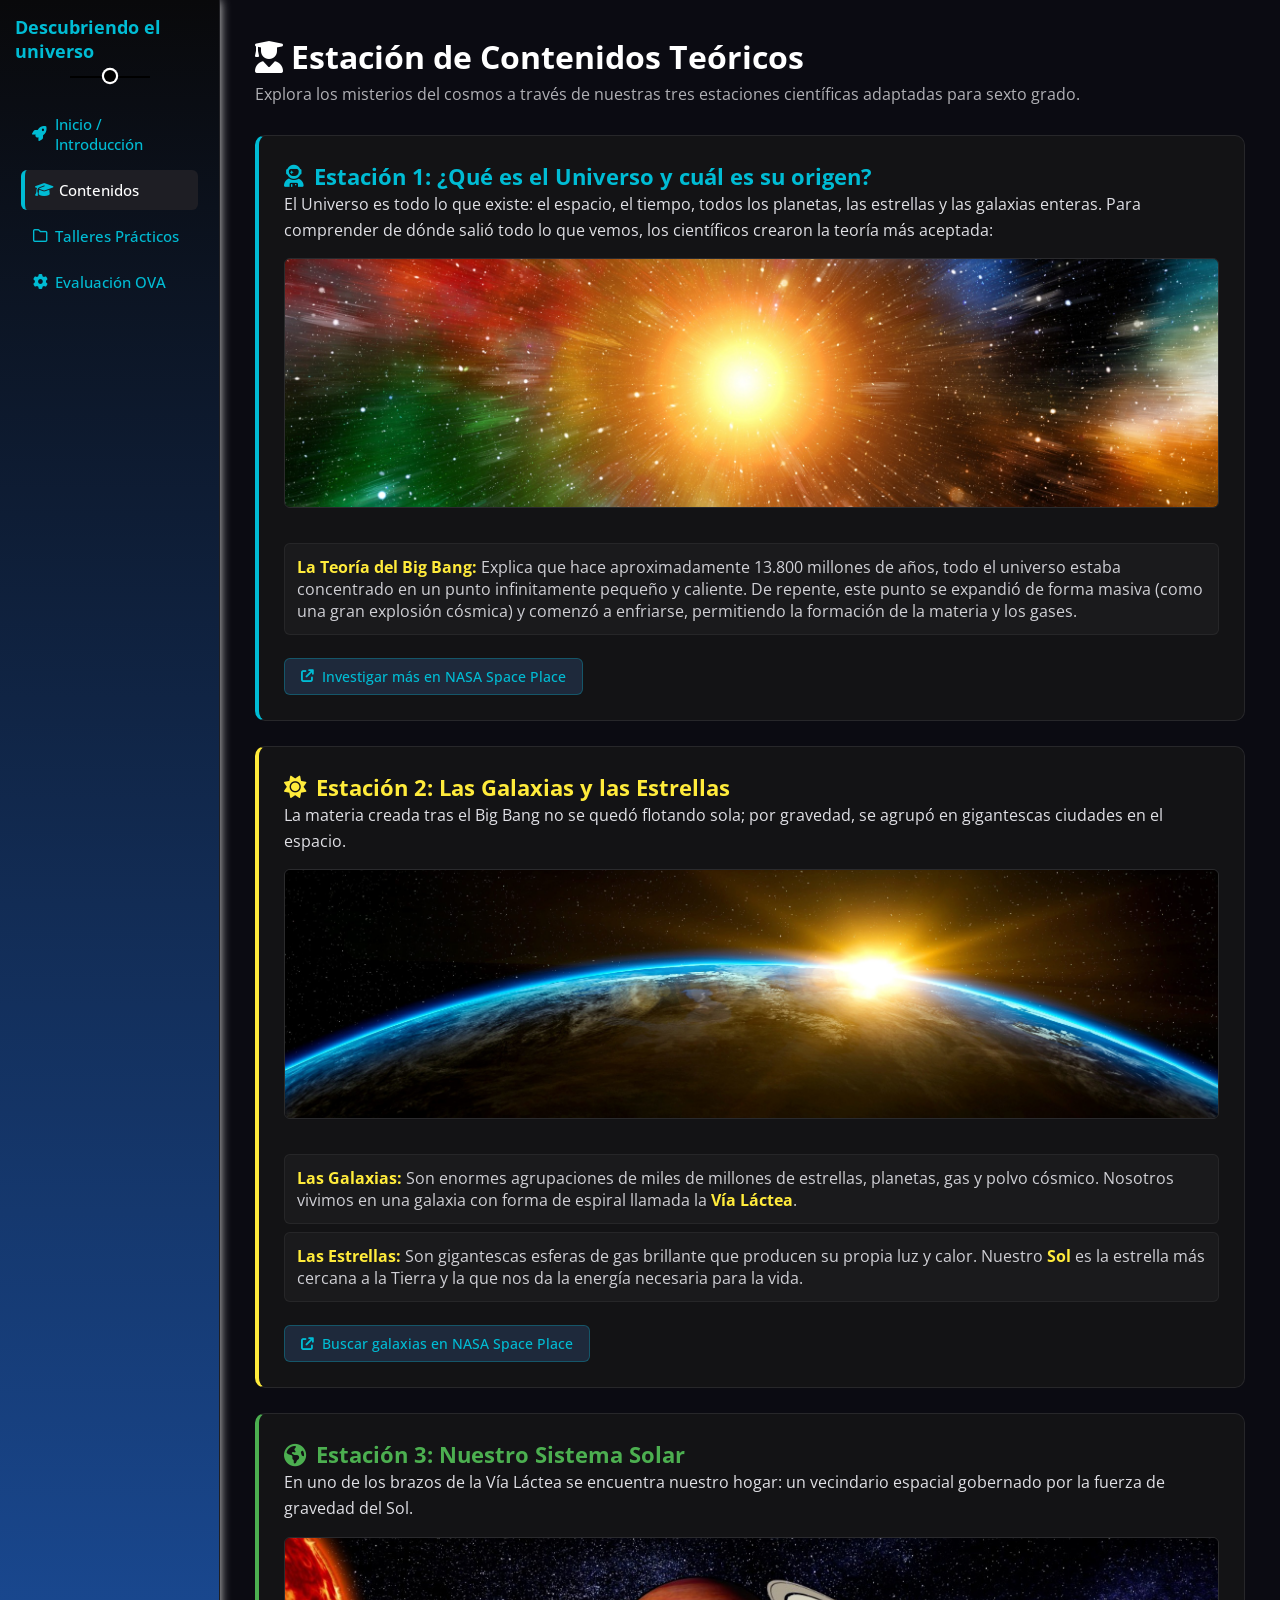
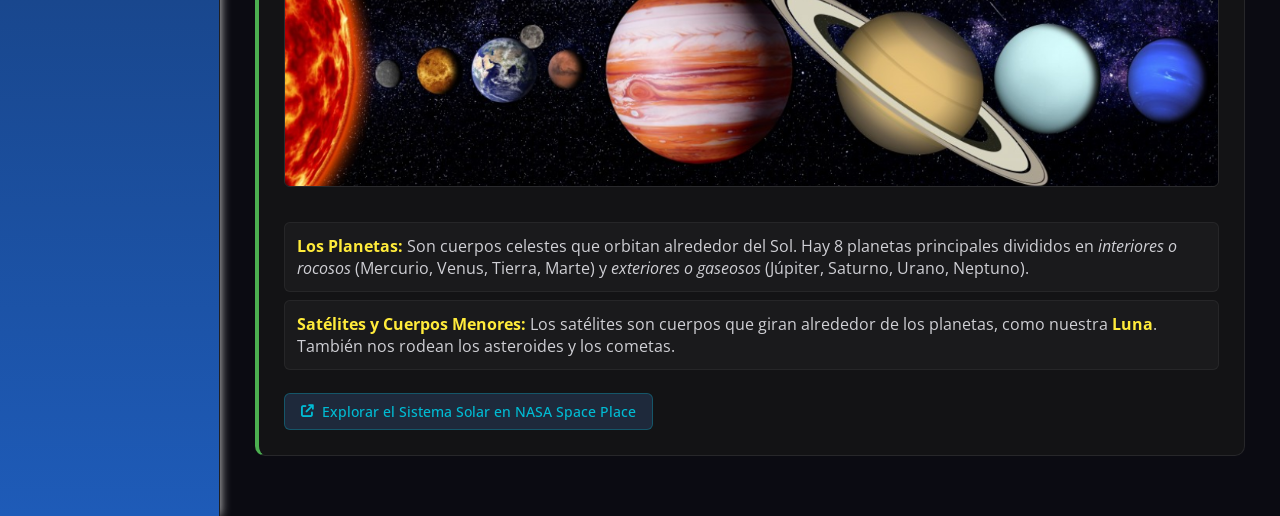
==== pages/Contenidos.html @ f5d40c5a "añadido quiz" ====
<!DOCTYPE html>
<html lang="es">
  <head>
    <meta charset="UTF-8" />
    <meta http-equiv="X-UA-Compatible" content="IE=edge" />
    <meta name="viewport" content="width=device-width, initial-scale=1.0" />
    <link rel="stylesheet" href="../css/all.min.css" />
    <link rel="stylesheet" href="../css/style.css" />
    <link rel="preconnect" href="https://fonts.googleapis.com" />
    <link rel="preconnect" href="https://fonts.gstatic.com" crossorigin="" />
    <link href="https://fonts.googleapis.com/css2?family=Open+Sans:wght@300;500&amp;display=swap" rel="stylesheet" />
    <title>Descubriendo el Universo - Contenidos</title>
    <style>
      /* PARCHE DE VISIBILIDAD Y FONDO DE ESTRELLAS */
      body, .wrapper, .page-content, main {
        opacity: 1 !important;
        display: flex !important;
        visibility: visible !important;
      }
      
      .page-content {
        width: 100% !important;
        min-height: 100vh !important;
        background-color: #0b0b12 !important;
        background-image: \n          radial-gradient(white, rgba(255,255,255,.2) 2px, transparent 40px),\n          radial-gradient(white, rgba(255,255,255,.15) 1px, transparent 30px),\n          radial-gradient(white, rgba(255,255,255,.1) 2px, transparent 40px);
        background-size: 550px 550px, 350px 350px, 250px 250px;
        background-position: 0 0, 40px 60px, 130px 270px;
      }

      /* BARRA LATERAL */
      .sidebar {
        background: linear-gradient(to bottom, #09090b 0%, #0d1117 100%) !important;
        background-image: linear-gradient(to bottom, #09090b 0%, #1e5bb8 100%) !important;
        border-right: 1px solid #1f1f23 !important;
        min-height: 100vh;
      }
      .sidebar .brand h3.brand-name {
        color: #00bcd4 !important;
        font-weight: bold;
      }
      .sidebar .brand i.xmark {
        color: #00bcd4 !important;
      }
      .sidebar ul li a.sidebar-link {
        color: #00bcd4 !important;
        transition: background 0.3s, color 0.3s;
      }
      .sidebar ul li a.sidebar-link i {
        color: #00bcd4 !important; 
      }
      .sidebar ul li a.sidebar-link:hover {
        background-color: #141419 !important;
        color: #ffffff !important;
      }
      .sidebar ul li a.sidebar-link:hover i {
        color: #ffffff !important;
      }
      .sidebar ul li a.sidebar-link.active {
        background-color: #1e1e24 !important;
        border-left: 4px solid #00bcd4 !important;
        color: #ffffff !important;
      }
      .sidebar ul li a.sidebar-link.active i {
        color: #00bcd4 !important;
      }

      /*  TARJETAS  */
      .contenido-box {
        background-color: rgba(20, 20, 23, 0.9);
        border: 1px solid #27272a;
        border-radius: 10px;
        padding: 25px;
        margin-bottom: 25px;
        backdrop-filter: blur(5px);
        border-left: 4px solid #00bcd4;
      }
      .contenido-box h2 {
        color: #00bcd4;
        margin-top: 0;
        display: flex;
        align-items: center;
        gap: 10px;
        font-size: 1.4rem;
      }
      .contenido-box p {
        color: #e0e0e5;
        line-height: 1.6;
        font-size: 1rem;
      }
      
      
      .tema-img {
        width: 100%;
        max-height: 250px;
        object-fit: cover;
        border-radius: 6px;
        margin: 15px 0;
        border: 1px solid rgba(255, 255, 255, 0.1);
      }

      .subtema-lista {
        list-style: none;
        padding-left: 0;
        margin-top: 15px;
      }
      .subtema-lista li {
        background: rgba(255, 255, 255, 0.03);
        margin: 8px 0;
        padding: 12px;
        border-radius: 6px;
        border: 1px solid rgba(255, 255, 255, 0.05);
        color: #d0d0d5;
      }
      .subtema-lista strong {
        color: #ffeb3b; 
      }

      
      .btn-fuente {
        display: inline-flex;
        align-items: center;
        gap: 8px;
        background-color: #1e293b;
        color: #00bcd4 !important;
        padding: 8px 16px;
        border-radius: 6px;
        text-decoration: none;
        font-size: 0.9rem;
        font-weight: 500;
        margin-top: 15px;
        border: 1px solid rgba(0, 188, 212, 0.3);
        transition: all 0.3s ease;
      }
      .btn-fuente:hover {
        background-color: #00bcd4;
        color: #09090b !important;
        border-color: #00bcd4;
      }
    </style>
  </head>
  <body>
    
    <div class="wrapper">
      <div class="page-content index-page">
        
        <div class="sidebar">
          <div class="brand">
            <i class="fa-solid fa-xmark xmark"></i>
            <h3 class="brand-name" style="font-size: 1.1rem;">Descubriendo el universo</h3>
          </div>
          <ul>
            <li>
              <a href="../index.html" class="sidebar-link">
                <i class="fa-solid fa-rocket fa-fw"></i>
                <span>Inicio / Introducción</span>
              </a>
            </li>
            <li>
              <a href="./Contenidos.html" class="sidebar-link active">
                <i class="fa-solid fa-graduation-cap fa-fw"></i>
                <span>Contenidos</span>
              </a>
            </li>
            <li>
              <a href="./Files.html" class="sidebar-link">
                <i class="fa-regular fa-folder fa-fw"></i>
                <span>Talleres Prácticos</span>
              </a>
            </li>
            <li>
              <a href="./settings.html" class="sidebar-link">
                <i class="fa-solid fa-gear fa-fw"></i>
                <span>Evaluación OVA</span>
              </a>
            </li>
          </ul>
        </div>

        <main style="padding: 20px; color: #ffffff; width: 100%; overflow-y: auto;">
          <div class="main-content">
            
            <div style="margin-bottom: 30px;">
              <h1 style="color: #ffffff; margin-bottom: 5px;"><i class="fa-solid fa-user-graduate"></i> Estación de Contenidos Teóricos</h1>
              <p style="color: #b0b0b5; margin-top: 0;">Explora los misterios del cosmos a través de nuestras tres estaciones científicas adaptadas para sexto grado.</p>
            </div>

            <div class="contenido-box">
              <h2><i class="fa-solid fa-user-astronaut"></i> Estación 1: ¿Qué es el Universo y cuál es su origen?</h2>
              <p>
                El Universo es todo lo que existe: el espacio, el tiempo, todos los planetas, las estrellas y las galaxias enteras. Para comprender de dónde salió todo lo que vemos, los científicos crearon la teoría más aceptada:
              </p>
              
              <img src="../images/big-bang-theory-.jpg" alt="Representación de la expansión del Big Bang" class="tema-img">
              
              <ul class="subtema-lista">
                <li>
                  <strong>La Teoría del Big Bang:</strong> Explica que hace aproximadamente 13.800 millones de años, todo el universo estaba concentrado en un punto infinitamente pequeño y caliente. De repente, este punto se expandió de forma masiva (como una gran explosión cósmica) y comenzó a enfriarse, permitiendo la formación de la materia y los gases.
                </li>
              </ul>
              
              <a href="https://spaceplace.nasa.gov/big-bang/sp/" target="_blank" class="btn-fuente">
                <i class="fa-solid fa-arrow-up-right-from-square"></i> Investigar más en NASA Space Place
              </a>
            </div>

            <div class="contenido-box" style="border-left-color: #ffeb3b;">
              <h2 style="color: #ffeb3b;"><i class="fa-solid fa-sun"></i> Estación 2: Las Galaxias y las Estrellas</h2>
              <p>
                La materia creada tras el Big Bang no se quedó flotando sola; por gravedad, se agrupó en gigantescas ciudades en el espacio.
              </p>
              
              <img src="../images/Galaxia.jpg" alt="Imagen de una galaxia espiral en el espacio" class="tema-img">
              
              <ul class="subtema-lista">
                <li>
                  <strong>Las Galaxias:</strong> Son enormes agrupaciones de miles de millones de estrellas, planetas, gas y polvo cósmico. Nosotros vivimos en una galaxia con forma de espiral llamada la <strong>Vía Láctea</strong>.
                </li>
                <li>
                  <strong>Las Estrellas:</strong> Son gigantescas esferas de gas brillante que producen su propia luz y calor. Nuestro <strong>Sol</strong> es la estrella más cercana a la Tierra y la que nos da la energía necesaria para la vida.
                </li>
              </ul>
              
              <a href="https://spaceplace.nasa.gov/galaxy/sp/" target="_blank" class="btn-fuente">
                <i class="fa-solid fa-arrow-up-right-from-square"></i> Buscar galaxias en NASA Space Place
              </a>
            </div>

            <div class="contenido-box" style="border-left-color: #4caf50;">
              <h2 style="color: #4caf50;"><i class="fa-solid fa-earth-americas"></i> Estación 3: Nuestro Sistema Solar</h2>
              <p>
                En uno de los brazos de la Vía Láctea se encuentra nuestro hogar: un vecindario espacial gobernado por la fuerza de gravedad del Sol.
              </p>
              
              <img src="../images/sistema solar.png" alt="Los planetas alineados orbitando alrededor del Sol" class="tema-img">
              
              <ul class="subtema-lista">
                <li>
                  <strong>Los Planetas:</strong> Son cuerpos celestes que orbitan alrededor del Sol. Hay 8 planetas principales divididos en <em>interiores o rocosos</em> (Mercurio, Venus, Tierra, Marte) y <em>exteriores o gaseosos</em> (Júpiter, Saturno, Urano, Neptuno).
                </li>
                <li>
                  <strong>Satélites y Cuerpos Menores:</strong> Los satélites son cuerpos que giran alrededor de los planetas, como nuestra <strong>Luna</strong>. También nos rodean los asteroides y los cometas.
                </li>
              </ul>
              
              <a href="https://spaceplace.nasa.gov/menu/solar-system/sp/" target="_blank" class="btn-fuente">
                <i class="fa-solid fa-arrow-up-right-from-square"></i> Explorar el Sistema Solar en NASA Space Place
              </a>
            </div>

          </div>
        </main>
        
      </div>
    </div>
  </body>
</html>
---- css/style.css ----
* {
  margin: 0;
  padding: 0;
  box-sizing: border-box;
}
body {
  font-family: "Open Sans", sans-serif;
}
ul {
  list-style: none;
}
a {
  text-decoration: none;
  color: #000;
}
:root {
  --white-color: #fff;
  --red-color: red;
  --main-color: #f1f5f9;
  --secondary-color: #f6f6f6;
  --third-color: #888;
  --blue-color: #0075ff;
  --orange-color: #f59e0b;
  --green-color: #22c55e;
  --eee-color: #eee;
  --ccc-color: #ccc;
  --main-margin: 30px;
  --secondary-margin: 20px;
  --third-margin: 15px;
  --fourth-margin: 10px;
  --fifth-margin: 6px;
  --main-padding: 30px;
  --secondary-padding: 20px;
  --third-padding: 15px;
  --fourth-padding: 10px;
  --fifth-padding: 6px;
  --main-radius: 50px;
  --first-radius: 10px;
  --secondary-radius: 6px;
}
::-webkit-scrollbar {
  width: 15px;
}
::-webkit-scrollbar-track {
  background-color: var(--white-color);
}
::-webkit-scrollbar-thumb {
  background-color: #0077ffcb;
}
::-webkit-scrollbar-thumb:hover {
  background-color: var(--blue-color);
}
.toggle {
  min-width: 70px;
  height: 30px;
  background-color: var(--blue-color);
  border-radius: var(--main-radius);
  -webkit-border-radius: var(--main-radius);
  -moz-border-radius: var(--main-radius);
  -ms-border-radius: var(--main-radius);
  -o-border-radius: var(--main-radius);
  position: relative;
  transition: 0.5s linear;
  -webkit-transition: 0.5s linear;
  -moz-transition: 0.5s linear;
  -ms-transition: 0.5s linear;
  -o-transition: 0.5s linear;
  cursor: pointer;
}

.toggle::before {
  content: "\f00c";
  font-weight: 900;
  font-family: var(--fa-style-family-classic);
  font-size: 1rem;
  color: var(--blue-color);
  position: absolute;
  top: 50%;
  right: 3px;
  width: 24px;
  height: 24px;
  background-color: var(--white-color);
  border-radius: var(--main-radius);
  -webkit-border-radius: var(--main-radius);
  -moz-border-radius: var(--main-radius);
  -ms-border-radius: var(--main-radius);
  -o-border-radius: var(--main-radius);
  transition: 0.3s linear;
  -webkit-transition: 0.3s linear;
  -moz-transition: 0.3s linear;
  -ms-transition: 0.3s linear;
  -o-transition: 0.3s linear;
  transform: translateY(-50%);
  -webkit-transform: translateY(-50%);
  -moz-transform: translateY(-50%);
  -ms-transform: translateY(-50%);
  -o-transform: translateY(-50%);
  display: flex;
  justify-content: center;
  align-items: center;
}
.left {
  background-color: var(--ccc-color);
}
.left::before {
  content: "\f00d";
  color: var(--ccc-color);
  right: 43px;
}
div.loader {
  height: 100vh;
  width: 100%;
  background-color: var(--main-color);
  display: flex;
  justify-content: center;
  align-items: center;
  font-size: 1.5rem;
  position: fixed;
  top: 0;
  z-index: 1000;
}
@media (max-width: 767px) {
  div.loader {
    font-size: 1rem;
  }
}
div.loader h1 {
  position: relative;
  color: var(--blue-color);
}
div.loader h1 span {
  position: absolute;
  width: 52px;
  overflow: hidden;
  animation: load 0.9s infinite linear;
  -webkit-animation: load 0.9s infinite linear;
}
@keyframes load {
  0% {
    width: 5px;
  }
}
.page-content {
  min-height: 100vh;
  background-color: var(--main-color);
  display: grid;
  grid-template-columns: 220px 1fr;
}
.index-page {
  display: none;
}
@media (max-width: 767px) {
  .page-content {
    grid-template-columns: 0 1fr;
  }
}
.sidebar {
  height: 100%;
  background-color: var(--white-color);
  padding: var(--third-padding);
  display: flex;
  flex-direction: column;
  box-shadow: 0 0 10px 0px #ddd;
  position: relative;
  transition: transform 0.45s;
  -webkit-transition: transform 0.45s;
  -moz-transition: transform 0.45s;
  -ms-transition: transform 0.45s;
  -o-transition: transform 0.45s;
}
@media (max-width: 767px) {
  .sidebar {
    z-index: 1000;
    transform: translateX(-220px);
    -webkit-transform: translateX(-220px);
    -moz-transform: translateX(-220px);
    -ms-transform: translateX(-220px);
    -o-transform: translateX(-220px);
  }
}
@media (min-width: 768px) {
  .sidebar .xmark {
    display: none;
  }
}
.sidebar .brand {
  display: flex;
  justify-content: center;
  align-items: center;
  margin: 0 0 var(--secondary-margin);
  position: relative;
}
@media (max-width: 767px) {
  .sidebar .brand {
    margin: 10px;
  }
}
.sidebar .brand i {
  position: absolute;
  left: 0;
  cursor: pointer;
}
.sidebar .brand h3 {
  padding: 0 0 var(--third-padding);
}
@media (max-width: 767px) {
  .sidebar .brand h3 {
    padding-bottom: 4px;
    font-size: 1rem;
  }
}
.sidebar .brand::before {
  content: "";
  position: absolute;
  bottom: 0px;
  width: 80px;
  height: 2px;
  background-color: black;
}
.sidebar .brand::after {
  content: "";
  position: absolute;
  bottom: -4px;
  background-color: black;
  width: 12px;
  height: 12px;
  box-shadow: 0px 0px 0px 2.2px var(--white-color);
  border-radius: var(--main-radius);
  -webkit-border-radius: var(--main-radius);
  -moz-border-radius: var(--main-radius);
  -ms-border-radius: var(--main-radius);
  -o-border-radius: var(--main-radius);
}
@media (max-width: 767px) {
  .sidebar .brand::before,
  .sidebar .brand::after {
    display: none;
  }
}
.sidebar ul {
  list-style: none;
}
.sidebar ul li a {
  display: flex;
  align-items: center;
  font-weight: 500;
  font-size: 0.92rem;
  padding: var(--fourth-padding);
  margin: var(--fifth-margin);
  text-decoration: none;
  color: #000;
  border-radius: var(--secondary-radius);
  -webkit-border-radius: var(--secondary-radius);
  -moz-border-radius: var(--secondary-radius);
  -ms-border-radius: var(--secondary-radius);
  -o-border-radius: var(--secondary-radius);
}
.sidebar ul li a:hover,
.sidebar ul li a.active {
  background-color: var(--secondary-color);
}
.sidebar ul li a i {
  margin-right: var(--fifth-margin);
}
@media (max-width: 767px) {
  .sidebar ul li a i {
    font-size: 1rem;
  }
}
.header {
  display: flex;
  justify-content: space-between;
  align-items: center;
  background-color: var(--white-color);
  padding: var(--third-padding);
}
@media (min-width: 768px) {
  .header .bar-item {
    display: none;
  }
}
.header .bar-item {
  cursor: pointer;
  font-size: 1.2rem;
}
.header .search {
  position: relative;
}
.header input[type="search"] {
  padding: var(--fourth-padding) 0px var(--fourth-padding)
    calc(var(--main-padding));
  border: 1px solid var(--third-color);
  outline: none;
  border-radius: var(--first-radius);
  -webkit-border-radius: var(--first-radius);
  -moz-border-radius: var(--first-radius);
  -ms-border-radius: var(--first-radius);
  -o-border-radius: var(--first-radius);
  transition: 0.2s linear;
  -webkit-transition: 0.2s linear;
  -moz-transition: 0.2s linear;
  -ms-transition: 0.2s linear;
  -o-transition: 0.2s linear;
}
.header input[type="search"]:focus {
  padding-right: 10px;
}
@media (max-width: 767px) {
  .header input[type="search"]:focus {
    padding-right: 0px;
  }
}
.header .search::before {
  font-family: var(--fa-style-family-classic);
  content: "\f002";
  font-weight: 900;
  position: absolute;
  left: 10px;
  top: 50%;
  transform: translateY(-50%);
  font-size: 14px;
  color: var(--third-color);
}
.header .profile {
  display: flex;
  align-items: center;
  gap: var(--fourth-padding);
}
.header .profile .bell {
  position: relative;
}
.header .profile .bell::before {
  content: "";
  position: absolute;
  top: -6px;
  right: -4px;
  width: 10px;
  height: 10px;
  background-color: var(--red-color);
  border-radius: var(--main-radius);
  -webkit-border-radius: var(--main-radius);
  -moz-border-radius: var(--main-radius);
  -ms-border-radius: var(--main-radius);
  -o-border-radius: var(--main-radius);
}
.header .profile img {
  max-width: 100%;
  width: 35px;
}
main {
  overflow: hidden;
}
main .main-content {
  padding: var(--third-padding);
}
main .main-content .title {
  margin-bottom: var(--main-margin);
  position: relative;
}
main .main-content .title h1 {
  padding-bottom: var(--fourth-padding);
}
main .main-content .title::before,
main .main-content .title::after {
  content: "";
  position: absolute;
  bottom: 0;
  width: 120px;
  height: 3px;
  background-color: var(--white-color);
}
main .main-content .title::after {
  width: 45px;
  background-color: #000;
}
.main-content-boxes {
  display: grid;
  grid-template-columns: repeat(2, minmax(300px, 1fr));
  gap: var(--secondary-padding);
}
@media (max-width: 1180px) {
  .main-content-boxes {
    grid-template-columns: 1fr;
  }
}
.main-content-boxes .box {
  display: flex;
  flex-direction: column;
  background-color: var(--white-color);
  padding: var(--third-padding);
  border-radius: var(--first-radius);
  -webkit-border-radius: var(--first-radius);
  -moz-border-radius: var(--first-radius);
  -ms-border-radius: var(--first-radius);
  -o-border-radius: var(--first-radius);
  overflow: hidden;
}
.main-content-boxes .box.first-box {
  padding: 0;
}
.main-content-boxes .box .box-section1 {
  display: flex;
  justify-content: space-between;
  background-color: var(--white-color);
}
.main-content-boxes .box.first-box .box-section1 {
  background-color: var(--eee-color);
  position: relative;
  padding: var(--third-padding);
  margin-bottom: calc(var(--main-margin) + 30px);
}
@media (max-width: 767px) {
  .main-content-boxes .box.first-box .box-section1 {
    padding: var(--main-padding);
  }
}
.main-content-boxes .box:nth-child(2) .box-section1 {
  flex-direction: column;
}
.main-content-boxes .box .box-section1 .box-title {
  line-height: 1.6;
}
@media (max-width: 767px) {
  .main-content-boxes .box .box-section1 .box-title h2 {
    font-size: 1.3rem;
  }
}
.main-content-boxes .box .box-section1 .box-title p {
  color: var(--third-color);
  font-size: 0.9rem;
}
@media (max-width: 767px) {
  .main-content-boxes .box.first-box .box-section1 .box-title p {
    text-align: center;
  }
}
.main-content-boxes .box .box-section1 img {
  width: 200px;
}
@media (max-width: 767px) {
  .main-content-boxes .box .box-section1 img:nth-child(1) {
    display: none;
  }
}
.main-content-boxes .box.first-box .box-section1 .avatar {
  width: 60px;
  position: absolute;
  bottom: -28px;
  left: 20px;
  border: 2px solid var(--white-color);
  padding: 2px;
  box-shadow: 0 0 5px #ddd;
  border-radius: var(--main-radius);
  -webkit-border-radius: var(--main-radius);
  -moz-border-radius: var(--main-radius);
  -ms-border-radius: var(--main-radius);
  -o-border-radius: var(--main-radius);
}
@media (max-width: 767px) {
  .main-content-boxes .box.first-box .box-section1 .avatar {
    left: 50%;
    transform: translateX(-50%);
    -webkit-transform: translateX(-50%);
    -moz-transform: translateX(-50%);
    -ms-transform: translateX(-50%);
    -o-transform: translateX(-50%);
  }
}
.main-content-boxes .box form {
  display: flex;
  flex-direction: column;
  align-items: flex-end;
}
.main-content-boxes .box form input[type="text"],
.main-content-boxes .box form input[type="email"],
.main-content-boxes .box form textarea {
  width: 100%;
  background-color: var(--eee-color);
  padding: var(--fourth-padding);
  margin-top: calc(var(--secondary-margin) - 5px);
  border: 1px solid var(--eee-color);
  border-radius: var(--secondary-radius);
  -webkit-border-radius: var(--secondary-radius);
  -moz-border-radius: var(--secondary-radius);
  -ms-border-radius: var(--secondary-radius);
  -o-border-radius: var(--secondary-radius);
  outline: none;
}
.main-content-boxes .box form textarea {
  width: 100%;
  height: 170px;
  resize: none;
}
.main-content-boxes .box:nth-child(2) form button,
.main-content-boxes .box a {
  margin-top: var(--third-margin);
  border: 1px solid var(--eee-color);
  background-color: var(--blue-color);
  color: var(--white-color);
  padding: var(--fifth-padding) var(--fourth-padding);
  border-radius: var(--secondary-radius);
  -webkit-border-radius: var(--secondary-radius);
  -moz-border-radius: var(--secondary-radius);
  -ms-border-radius: var(--secondary-radius);
  -o-border-radius: var(--secondary-radius);
  cursor: pointer;
}
.main-content-boxes .box a {
  font-size: 0.8rem;
  text-decoration: none;
  align-self: flex-end;
  margin-right: var(--fourth-margin);
  margin-bottom: var(--fourth-margin);
}
.main-content-boxes .box .box-section2 {
  border-top: 1px solid var(--eee-color);
  border-bottom: 1px solid var(--eee-color);
  padding: var(--third-padding);
}
.main-content-boxes .box .box-section2 ul {
  list-style: none;
  display: flex;
  justify-content: space-evenly;
}
@media (max-width: 767px) {
  .main-content-boxes .box .box-section2 ul {
    flex-direction: column;
    gap: var(--fourth-padding);
  }
}
.main-content-boxes .box .box-section2 ul li {
  display: flex;
  flex-direction: column;
  align-items: center;
  line-height: 2;
}
.main-content-boxes .box .box-section2 ul li span {
  font-size: 1rem;
}
.main-content-boxes .box .box-section2 ul li p {
  color: #888;
  font-size: 0.9rem;
}
.main-content-boxes .box .third-box-section2 {
  display: flex;
  flex-direction: column;
  gap: var(--fourth-padding);
}
.main-content-boxes .box .third-box-section2 .third-box-section2-details {
  margin-top: var(--secondary-margin);
  display: flex;
  align-items: center;
  gap: var(--secondary-padding);
}
.main-content-boxes .box .third-box-section2 .third-box-section2-details .icon {
  width: 80px;
  height: 75px;
  color: var(--blue-color);
  background-color: rgb(0 117 255 / 20%);
  display: flex;
  justify-content: center;
  align-items: center;
}
.main-content-boxes
  .box
  .third-box-section2
  .third-box-section2-details:nth-child(2)
  .icon {
  color: var(--orange-color);
  background-color: rgb(245 158 11 / 20%);
}
.main-content-boxes
  .box
  .third-box-section2
  .third-box-section2-details:nth-child(3)
  .icon {
  color: var(--green-color);
  background-color: rgb(34 197 94 / 20%);
}
.main-content-boxes
  .box
  .third-box-section2
  .third-box-section2-details
  .third-box-info {
  display: flex;
  flex-direction: column;
  flex: 1;
}
.main-content-boxes .box .third-box-section2 .third-box-section2-details ul {
  list-style: none;
}
.main-content-boxes .box .third-box-section2 .third-box-section2-details ul li {
  font-size: 0.9rem;
  margin-bottom: var(--fifth-margin);
}
.main-content-boxes
  .box
  .third-box-section2
  .third-box-section2-details
  ul
  li:nth-child(1) {
  color: var(--third-color);
}
.main-content-boxes
  .box
  .third-box-section2
  .third-box-section2-details
  ul
  li:nth-child(2) {
  font-weight: bold;
}
.main-content-boxes
  .box
  .third-box-section2
  .third-box-section2-details
  ul
  li:nth-child(3) {
  width: 100%;
  height: 4px;
  margin-top: var(--fifth-margin);
  background-color: rgb(0 117 255 / 20%);
  position: relative;
}
.main-content-boxes
  .box
  .third-box-section2
  .third-box-section2-details:nth-child(2)
  ul
  li:nth-child(3) {
  background-color: rgb(245 158 11 / 20%);
}
.main-content-boxes
  .box
  .third-box-section2
  .third-box-section2-details:nth-child(3)
  ul
  li:nth-child(3) {
  background-color: rgb(34 197 94 / 20%);
}

.main-content-boxes
  .box
  .third-box-section2
  .third-box-section2-details
  ul
  li:nth-child(3)
  span {
  width: 80%;
  height: 4px;
  position: absolute;
  background-color: var(--blue-color);
}
.main-content-boxes
  .box
  .third-box-section2
  .third-box-section2-details
  ul
  li:nth-child(3)
  span
  .tipTop {
  position: absolute;
  bottom: 25px;
  right: -16px;
  width: 30px;
  height: 20px;
  border-radius: 6px;
  font-size: 0.7rem;
  color: var(--white-color);
  display: flex;
  justify-content: center;
  align-items: center;
  z-index: 5;
}
.main-content-boxes
  .box
  .third-box-section2
  .third-box-section2-details
  ul
  li:nth-child(3)
  span
  .tipTop::before {
  content: "";
  position: absolute;
  top: 19px;
  border: 6px solid transparent;
  border-color: var(--blue-color) transparent transparent transparent;
}
.main-content-boxes
  .box
  .third-box-section2
  .third-box-section2-details:nth-child(2)
  ul
  li:nth-child(3)
  span {
  width: 55%;
  background-color: var(--orange-color);
}
.main-content-boxes
  .box
  .third-box-section2
  .third-box-section2-details:nth-child(2)
  ul
  li:nth-child(3)
  span
  .tipTop {
  width: 30px;
}
.main-content-boxes
  .box
  .third-box-section2
  .third-box-section2-details:nth-child(2)
  ul
  li:nth-child(3)
  span
  .tipTop::before {
  border-color: var(--orange-color) transparent transparent transparent;
}
.main-content-boxes
  .box
  .third-box-section2
  .third-box-section2-details:nth-child(3)
  ul
  li:nth-child(3)
  span {
  width: 75%;
  background-color: var(--green-color);
}
.main-content-boxes
  .box
  .third-box-section2
  .third-box-section2-details:nth-child(3)
  ul
  li:nth-child(3)
  span
  .tipTop {
  width: 30px;
}
.main-content-boxes
  .box
  .third-box-section2
  .third-box-section2-details:nth-child(3)
  ul
  li:nth-child(3)
  span
  .tipTop::before {
  border-color: var(--green-color) transparent transparent transparent;
}
.main-content-boxes .box .fourth-box-section2 {
  padding-top: var(--secondary-padding);
  display: grid;
  grid-template-columns: repeat(2, minmax(200px, 1fr));
  gap: var(--third-padding);
}
@media (max-width: 767px) {
  .main-content-boxes .box .fourth-box-section2 {
    grid-template-columns: 1fr;
  }
}
.main-content-boxes .box .fourth-box-section2 .small-box {
  height: 150px;
  display: flex;
  flex-direction: column;
  justify-content: center;
  align-items: center;
  gap: var(--fourth-padding);
  border: 1px solid var(--third-color);
  border-radius: var(--first-radius);
  -webkit-border-radius: var(--first-radius);
  -moz-border-radius: var(--first-radius);
  -ms-border-radius: var(--first-radius);
  -o-border-radius: var(--first-radius);
}
.main-content-boxes .box .fourth-box-section2 .small-box i {
  font-size: 1.5rem;
  color: var(--orange-color);
}
.main-content-boxes .box .fourth-box-section2 .small-box:nth-child(2) i {
  color: var(--blue-color);
}
.main-content-boxes .box .fourth-box-section2 .small-box:nth-child(3) i {
  color: var(--green-color);
}
.main-content-boxes .box .fourth-box-section2 .small-box:nth-child(4) i {
  color: var(--red-color);
}
.main-content-boxes .box .fourth-box-section2 .small-box span {
  font-weight: bold;
  font-size: 1.5rem;
}
.main-content-boxes .box .fourth-box-section2 .small-box p {
  color: var(--third-color);
  font-size: 0.9rem;
  transform: translateY(-7px);
  -webkit-transform: translateY(-7px);
  -moz-transform: translateY(-7px);
  -ms-transform: translateY(-7px);
  -o-transform: translateY(-7px);
}
.main-content-boxes .box .latest-news-section2 {
  display: flex;
  align-items: center;
  padding-top: var(--secondary-padding);
  padding-bottom: var(--third-padding);
  border-bottom: 1px solid #ddd;
}
@media (max-width: 767px) {
  .main-content-boxes .box .latest-news-section2 {
    flex-direction: column;
    gap: calc(var(--fifth-padding) - 2px);
  }
}
.main-content-boxes .box .latest-news-section2 img {
  width: 110px;
  margin-right: var(--fourth-margin);
  border-radius: var(--secondary-radius);
  -webkit-border-radius: var(--secondary-radius);
  -moz-border-radius: var(--secondary-radius);
  -ms-border-radius: var(--secondary-radius);
  -o-border-radius: var(--secondary-radius);
}
.main-content-boxes .box .latest-news-section2 .latest-news-section2-info {
  flex: 1;
  line-height: 1.8;
}
@media (max-width: 767px) {
  .main-content-boxes .box .latest-news-section2 .latest-news-section2-info {
    text-align: center;
  }
}
.main-content-boxes .box .latest-news-section2 .latest-news-section2-info p,
.main-content-boxes .box .latest-tasks-section2 .latest-tasks-section2-info p {
  font-size: 0.9rem;
  color: var(--third-color);
}
.main-content-boxes .box .latest-news-section2 span {
  padding: 3px var(--fourth-padding);
  font-size: 0.8rem;
  font-weight: 500;
  background-color: var(--eee-color);
  border: 1px solid var(--secondary-color);
  border-radius: var(--secondary-radius);
  -webkit-border-radius: var(--secondary-radius);
  -moz-border-radius: var(--secondary-radius);
  -ms-border-radius: var(--secondary-radius);
  -o-border-radius: var(--secondary-radius);
}
.main-content-boxes .box .latest-tasks-section2 {
  padding-bottom: calc(var(--secondary-padding) + 2px);
  padding-top: var(--secondary-padding);
  border-bottom: 1px solid #ddd;
  display: flex;
  justify-content: space-between;
  align-items: center;
}
.main-content-boxes .box .latest-tasks-section2 i {
  cursor: pointer;
}
.main-content-boxes .box .latest-tasks-section2 i:hover {
  color: var(--red-color);
}
.main-content-boxes .box .latest-tasks-section2 .latest-tasks-section2-info {
  line-height: 1.8;
}
.main-content-boxes .box .top-search-items {
  padding-top: var(--secondary-padding);
  display: flex;
  flex-direction: column;
  gap: var(--main-padding);
}
.main-content-boxes .box .top-search-items .top-search-items-info {
  display: flex;
  justify-content: space-between;
  align-items: center;
}
.main-content-boxes .box .top-search-items .top-search-items-info p {
  color: var(--third-color);
}
.main-content-boxes .box .top-search-items .top-search-items-info h4 {
  font-weight: 500;
}
.main-content-boxes .box .top-search-items .top-search-items-info span {
  padding: 4px var(--fourth-padding);
  border: 1px solid var(--eee-color);
  background-color: var(--eee-color);
  font-size: 0.8rem;
  border-radius: var(--secondary-radius);
  -webkit-border-radius: var(--secondary-radius);
  -moz-border-radius: var(--secondary-radius);
  -ms-border-radius: var(--secondary-radius);
  -o-border-radius: var(--secondary-radius);
}
.main-content-boxes .box .latest-uploads {
  padding-top: var(--fourth-padding);
  padding-bottom: var(--fourth-padding);
}
@media (max-width: 767px) {
  .main-content-boxes .box .latest-uploads {
    flex-direction: row;
  }
}
.main-content-boxes .box div:nth-of-type(2).latest-uploads {
  padding-top: var(--secondary-padding);
}
.main-content-boxes .box img.latest-uploads-image {
  width: 40px;
}
.main-content-boxes .box .latest-uploads .latest-uploads-info {
  line-height: 1.4;
}
@media (max-width: 767px) {
  .main-content-boxes .box .latest-uploads .latest-uploads-info {
    text-align: left;
  }
}
.main-content-boxes .box .latest-uploads .latest-uploads-info h4 {
  font-weight: 500;
}
.main-content-boxes .box .last-project-progress {
  padding-top: var(--secondary-padding);
  position: relative;
}
.main-content-boxes .box .last-project-progress .last-project-progress-info {
  padding: 0 var(--main-padding);
}
.main-content-boxes .box .last-project-progress .last-project-progress-info ul {
  list-style: none;
}
.main-content-boxes
  .box
  .last-project-progress
  .last-project-progress-info
  ul
  li {
  position: relative;
  display: flex;
  align-items: center;
  padding: var(--secondary-padding) 0;
}
.main-content-boxes
  .box
  .last-project-progress
  .last-project-progress-info
  ul
  li
  span {
  position: absolute;
  left: -30px;
  width: 18px;
  height: 18px;
  background-color: var(--blue-color);
  border-radius: var(--main-radius);
  -webkit-border-radius: var(--main-radius);
  -moz-border-radius: var(--main-radius);
  -ms-border-radius: var(--main-radius);
  -o-border-radius: var(--main-radius);
}
.main-content-boxes
  .box
  .last-project-progress
  .last-project-progress-info
  ul
  li:last-child
  span {
  background-color: var(--white-color);
}
.main-content-boxes
  .box
  .last-project-progress
  .last-project-progress-info
  ul
  li:nth-child(4)
  span {
  animation: blueAndwhite 1.5s infinite ease-in-out;
  -webkit-animation: blueAndwhite 1.5s infinite ease-in-out;
}
.main-content-boxes
  .box
  .last-project-progress
  .last-project-progress-info
  ul
  li
  span::before {
  content: "";
  position: absolute;
  top: -5px;
  left: -5px;
  width: 22px;
  height: 22px;
  background-color: transparent;
  box-shadow: 0 0 0 3px white inset;
  border: 3px solid var(--blue-color);
  border-radius: var(--main-radius);
  -webkit-border-radius: var(--main-radius);
  -moz-border-radius: var(--main-radius);
  -ms-border-radius: var(--main-radius);
  -o-border-radius: var(--main-radius);
}
.main-content-boxes
  .box
  .last-project-progress
  .last-project-progress-info
  ul
  li:not(li:last-child)
  span::after {
  content: "";
  position: absolute;
  top: 20px;
  left: 50%;
  transform: translateX(-50%);
  width: 2px;
  height: calc(var(--secondary-padding) * 2);
  background-color: var(--blue-color);
  -webkit-transform: translateX(-50%);
  -moz-transform: translateX(-50%);
  -ms-transform: translateX(-50%);
  -o-transform: translateX(-50%);
}
@keyframes blueAndwhite {
  0% {
    background-color: var(--white-color);
  }
  100% {
    background-color: var(--blue-color);
  }
}
.main-content-boxes .box .last-project-progress img {
  width: 180px;
  position: absolute;
  bottom: 0;
  right: 0;
  opacity: 0.3;
}
@media (max-width: 767px) {
  .main-content-boxes .box .last-project-progress img {
    display: none;
  }
}
.main-content-boxes .box .reminders-section2 {
  padding-left: var(--third-padding);
  display: flex;
  flex: 1;
  flex-direction: column;
  justify-content: space-evenly;
}
.main-content-boxes .box .reminders-section2 .reminders {
  padding-left: var(--third-padding);
  border-left: 2px solid var(--blue-color);
  line-height: 1.8;
  position: relative;
}
@media (max-width: 767px) {
  .main-content-boxes .box .reminders-section2 .reminders {
    margin: var(--fourth-margin);
  }
}
.main-content-boxes .box .reminders-section2 .reminders h4 {
  font-size: 0.95rem;
}
.main-content-boxes .box .reminders-section2 .reminders p {
  font-size: 0.8rem;
  color: var(--third-color);
}
.main-content-boxes .box .reminders-section2 .reminders::before {
  content: "";
  position: absolute;
  top: 50%;
  left: -23px;
  width: 13px;
  height: 13px;
  background-color: var(--blue-color);
  border-radius: var(--main-radius);
  -webkit-border-radius: var(--main-radius);
  -moz-border-radius: var(--main-radius);
  -ms-border-radius: var(--main-radius);
  -o-border-radius: var(--main-radius);
  transform: translateY(-50%);
  -webkit-transform: translateY(-50%);
  -moz-transform: translateY(-50%);
  -ms-transform: translateY(-50%);
  -o-transform: translateY(-50%);
}
.main-content-boxes .box .reminders-section2 .reminders:nth-child(2) {
  border-left: 2px solid var(--green-color);
}
.main-content-boxes .box .reminders-section2 .reminders:nth-child(2):before {
  background-color: var(--green-color);
}
.main-content-boxes .box .reminders-section2 .reminders:nth-child(3) {
  border-left: 2px solid var(--orange-color);
}
.main-content-boxes .box .reminders-section2 .reminders:nth-child(3):before {
  background-color: var(--orange-color);
}
.main-content-boxes .box .reminders-section2 .reminders:nth-child(4) {
  border-left: 2px solid var(--red-color);
}
.main-content-boxes .box .reminders-section2 .reminders:nth-child(4):before {
  background-color: var(--red-color);
}
.main-content-boxes .box .latest-post-section2 {
  padding-top: var(--secondary-padding);
  display: flex;
  flex-direction: column;
  gap: var(--secondary-padding);
}
.main-content-boxes .box .latest-post-section2 .latest-post-person-info {
  display: flex;
  align-items: center;
  gap: var(--third-padding);
}
.main-content-boxes .box .latest-post-section2 .latest-post-person-info img {
  width: 50px;
}
.main-content-boxes
  .box
  .latest-post-section2
  .latest-post-person-info
  ul
  li:nth-child(1) {
  padding-bottom: var(--fifth-padding);
}
.main-content-boxes
  .box
  .latest-post-section2
  .latest-post-person-info
  ul
  li
  p {
  color: var(--third-color);
}
.main-content-boxes .box .latest-post-section2 .post {
  padding: var(--secondary-padding) 0;
  border-top: 1px solid var(--eee-color);
  border-bottom: 1px solid var(--eee-color);
}
.main-content-boxes .box .latest-post-section2 .post p {
  font-size: 1rem;
  line-height: 1.8;
}
.main-content-boxes .box .latest-post-section2 .latest-post-likes-comments {
  padding: var(--fifth-padding) 0;
}
.main-content-boxes .box .latest-post-section2 .latest-post-likes-comments ul {
  display: flex;
  justify-content: space-between;
  color: var(--third-color);
}
.main-content-boxes
  .box
  .latest-post-section2
  .latest-post-likes-comments
  ul
  li
  i {
  padding-right: var(--fifth-padding);
  cursor: pointer;
}
.main-content-boxes .box .social-media-stats {
  display: flex;
  flex-direction: column;
  gap: var(--third-padding);
  padding-top: var(--secondary-padding);
}
.main-content-boxes .box .social-media-stats .media {
  display: flex;
  align-items: center;
  gap: var(--third-padding);
  padding: 0 var(--fourth-padding) 0 0;
}
.main-content-boxes .box .social-media-stats .media .media-icon {
  width: 55px;
  height: 55px;
  display: flex;
  justify-content: center;
  align-items: center;
  color: var(--white-color);
}
.main-content-boxes .box .social-media-stats .media ul {
  display: flex;
  flex: 1;
  justify-content: space-between;
}
.main-content-boxes .box .social-media-stats .media ul li a {
  padding: var(--fifth-padding);
  background-color: #1da1f2;
  border: 0;
}
.main-content-boxes .box .social-media-stats .media:nth-child(1) {
  background-color: rgb(29 161 242 / 20%);
}
.main-content-boxes .box .social-media-stats .media div.twitter {
  background-color: #1da1f2;
}
.main-content-boxes .box .social-media-stats .media ul li.twitter {
  color: #1da1f2;
}
.main-content-boxes .box .social-media-stats .media div.facebook,
.main-content-boxes .box .social-media-stats .media:nth-child(2) ul li a {
  background-color: #1877f2;
}
.main-content-boxes .box .social-media-stats .media ul li.facebook {
  color: #1877f2;
}
.main-content-boxes .box .social-media-stats .media:nth-child(2) {
  background-color: rgb(24 119 242 / 20%);
}
.main-content-boxes .box .social-media-stats .media div.youtube,
.main-content-boxes .box .social-media-stats .media:nth-child(3) ul li a {
  background-color: #f00;
}
.main-content-boxes .box .social-media-stats .media ul li.youtube {
  color: #f00;
}
.main-content-boxes .box .social-media-stats .media:nth-child(3) {
  background-color: rgb(255 0 0 / 20%);
}
.main-content-boxes .box .social-media-stats .media div.linkedin,
.main-content-boxes .box .social-media-stats .media:nth-child(4) ul li a {
  background-color: #0077b5;
}
.main-content-boxes .box .social-media-stats .media ul li.linkedin {
  color: #0077b5;
}
.main-content-boxes .box .social-media-stats .media:nth-child(4) {
  background-color: rgb(0 119 181 / 20%);
}
main .projects-box {
  max-width: 100%;
  margin: var(--fifth-margin) var(--third-margin);
  padding: var(--secondary-padding);
  background-color: var(--white-color);
  border-radius: var(--secondary-radius);
  -webkit-border-radius: var(--secondary-radius);
  -moz-border-radius: var(--secondary-radius);
  -ms-border-radius: var(--secondary-radius);
  -o-border-radius: var(--secondary-radius);
}
main .projects-box .projects-box-section2 {
  width: 100%;
  padding-top: var(--secondary-padding);
  overflow-x: auto;
}
main .projects-box .projects-box-section2 table {
  border: 1px solid var(--eee-color);
  border-spacing: 0;
  min-width: 1060px;
}
main .projects-box .projects-box-section2 table thead {
  background-color: var(--eee-color);
  font-weight: bold;
}
main .projects-box .projects-box-section2 table tbody tr:hover {
  background-color: var(--secondary-color);
}
main .projects-box .projects-box-section2 table tr td {
  border-bottom: 1px solid var(--eee-color);
  border-left: 1px solid var(--eee-color);
  padding: var(--third-padding);
  font-size: 0.96rem;
}
main .projects-box .projects-box-section2 table thead tr td {
  font-size: 1rem;
}
main .projects-box .projects-box-section2 table tr td img {
  width: 32px;
  border-radius: var(--main-radius);
  -webkit-border-radius: var(--main-radius);
  -moz-border-radius: var(--main-radius);
  -ms-border-radius: var(--main-radius);
  -o-border-radius: var(--main-radius);
}
main .projects-box .projects-box-section2 table tr td img:not(:nth-child(1)) {
  margin-left: -20px;
}
main .projects-box .projects-box-section2 table tr td a {
  padding: var(--fifth-padding) var(--fourth-padding);
  background-color: var(--orange-color);
  color: white;
  font-size: 0.8rem;
  border-radius: var(--secondary-radius);
  -webkit-border-radius: var(--secondary-radius);
  -moz-border-radius: var(--secondary-radius);
  -ms-border-radius: var(--secondary-radius);
  -o-border-radius: var(--secondary-radius);
}
main .projects-box .projects-box-section2 table tr td a.in-progress {
  background-color: var(--blue-color);
}
main .projects-box .projects-box-section2 table tr td a.completed {
  background-color: var(--green-color);
}
main .projects-box .projects-box-section2 table tr td a.rejected {
  background-color: var(--red-color);
}
.main-content .box .box-section1 {
  margin-bottom: var(--secondary-margin);
}
.main-content .box .settings-box-section2 textarea {
  background-color: var(--white-color);
  height: 140px;
}
.main-content .box .settings-box-section2 .settings-box-website-control {
  display: flex;
  justify-content: space-between;
}
.main-content
  .box
  .settings-box-section2
  .settings-box-website-control
  .settings-box-title {
  line-height: 1.8;
  margin-bottom: var(--fifth-margin);
}
.main-content
  .box
  .settings-box-section2
  .settings-box-website-control
  .settings-box-title
  p:nth-child(2) {
  color: var(--third-color);
  font-size: 0.8rem;
  letter-spacing: 0.5px;
}
.main-content .box .general-info-section2 form {
  align-items: flex-start;
}
.main-content .box .general-info-section2 form label {
  font-size: 0.9rem;
  color: var(--third-color);
}
.main-content .box .general-info-section2 form input {
  background-color: var(--white-color);
  margin-top: var(--fifth-margin);
  margin-bottom: var(--third-margin);
}
.main-content .box .general-info-section2 form input::placeholder {
  font-size: 0.75rem;
}
.main-content .box .general-info-section2 form .email {
  display: flex;
  align-items: center;
  width: 100%;
  margin-top: var(--fifth-margin);
  gap: var(--fourth-padding);
}
.main-content .box .general-info-section2 form .email input[type="email"] {
  margin: 0;
  width: 80%;
  background-color: var(--main-color);
  color: #aaa;
  border: 1px solid var(--ccc-color);
  cursor: not-allowed;
}
.main-content .box .general-info-section2 form .email a {
  margin: 0;
  align-self: center;
}
.main-content .box .security-info-section2 {
  display: flex;
  flex-direction: column;
}
.main-content .box .security-info-section2 .person-security-info {
  display: flex;
  justify-content: space-between;
  align-items: center;
  border-bottom: 1px solid var(--eee-color);
  padding: var(--fifth-padding) 0;
}
.main-content .box .security-info-section2 .person-security-info:last-child a {
  background-color: var(--main-color);
  color: #000;
}
.main-content .box .security-info-section2 .person-security-info .person-info {
  line-height: 1.6;
}
.main-content
  .box
  .security-info-section2
  .person-security-info
  .person-info
  span {
  font-size: 0.8rem;
  color: var(--third-color);
}
.main-content .box .security-info-section2 .person-security-info:last-child {
  border-bottom: 0;
}
.main-content .box .social-info-section2 form {
  align-items: flex-start;
}
.main-content .box .social-info-section2 form div {
  width: 100%;
  display: flex;
  align-items: center;
  margin-top: var(--fourth-margin);
}
.main-content .box .social-info-section2 form div:nth-child(1) {
  margin-top: 0;
}
.main-content .box .social-info-section2 form div i {
  width: 40px;
  height: 37px;
  background-color: var(--secondary-color);
  display: flex;
  justify-content: center;
  align-items: center;
  border: 1px solid var(--ccc-color);
  border-top-left-radius: var(--secondary-radius);
  border-bottom-left-radius: var(--secondary-radius);
  color: var(--third-color);
}
.main-content .box .social-info-section2 form div input {
  background-color: var(--secondary-color);
  margin: 0;
  border: 1px solid var(--ccc-color);
  border-left: 0;
  border-top-left-radius: 0;
  border-bottom-left-radius: 0;
}
.main-content .box .widgets-control-section2 form,
.main-content .box .backup-mangager-section2 form {
  align-items: flex-start;
}
.main-content .box .widgets-control-section2 form ul,
.main-content .box .backup-mangager-section2 form ul {
  display: flex;
  flex-direction: column;
  gap: var(--secondary-padding);
}
.main-content .box .widgets-control-section2 form ul li,
.main-content .box .backup-mangager-section2 form ul li {
  display: flex;
  align-items: center;
  padding-left: var(--main-padding);
  font-weight: 500;
}
.main-content .box .widgets-control-section2 form ul li label,
.main-content .box .backup-mangager-section2 form ul li label {
  display: flex;
  justify-content: center;
  align-items: center;
  cursor: pointer;
  position: relative;
}
.main-content .box .widgets-control-section2 form ul li label::before,
.main-content .box .widgets-control-section2 form ul li label::after,
.main-content .box .backup-mangager-section2 form ul li label::before,
.main-content .box .backup-mangager-section2 form ul li label::after {
  content: "";
  position: absolute;
  left: -25px;
  width: 15px;
  height: 15px;
  border: 2px solid var(--third-color);
  border-radius: 3px;
  -webkit-border-radius: 3px;
  -moz-border-radius: 3px;
  -ms-border-radius: 3px;
  -o-border-radius: 3px;
}
.main-content .box .widgets-control-section2 form ul li label:hover::before,
.main-content .box .backup-mangager-section2 form ul li label:hover::before {
  border-color: var(--blue-color);
}
.main-content .box .widgets-control-section2 form ul li label::after,
.main-content .box .backup-mangager-section2 form ul li label::after {
  color: var(--white-color);
  font-family: var(--fa-style-family-classic);
  content: "\f00c";
  font-weight: 900;
  font-size: 0.9rem;
  background-color: var(--blue-color);
  transform: scale(0) rotate(360deg);
  -webkit-transform: scale(0) rotate(360deg);
  -moz-transform: scale(0) rotate(360deg);
  -ms-transform: scale(0) rotate(360deg);
  -o-transform: scale(0) rotate(360deg);
  transition: 0.3s;
  -webkit-transition: 0.3s;
  -moz-transition: 0.3s;
  -ms-transition: 0.3s;
  -o-transition: 0.3s;
}
.main-content .box .widgets-control-section2 form ul li input[type="checkbox"],
.main-content .box .backup-mangager-section2 form ul li input[type="radio"] {
  appearance: none;
}
.main-content
  .box
  .widgets-control-section2
  form
  ul
  li
  input[type="checkbox"]:checked
  + label::after,
.main-content
  .box
  .backup-mangager-section2
  form
  ul
  li
  input[type="radio"]:checked
  + label::after {
  border-color: var(--blue-color);
  transform: scale(1);
  -webkit-transform: scale(1);
  -moz-transform: scale(1);
  -ms-transform: scale(1);
  -o-transform: scale(1);
}
.main-content
  .box
  .widgets-control-section2
  form
  ul
  li
  input[type="checkbox"]:checked
  + label::before,
.main-content
  .box
  .backup-mangager-section2
  form
  ul
  li
  input[type="radio"]:checked
  + label::before {
  border-color: var(--blue-color);
}
.main-content .box .backup-mangager-section2 form {
  padding-bottom: var(--secondary-padding);
  border-bottom: 1px solid var(--eee-color);
}
.main-content .box .backup-mangager-section2 form ul li label::before,
.main-content .box .backup-mangager-section2 form ul li label::after {
  content: "";
  border-radius: var(--main-radius);
  -webkit-border-radius: var(--main-radius);
  -moz-border-radius: var(--main-radius);
  -ms-border-radius: var(--main-radius);
  -o-border-radius: var(--main-radius);
}
.main-content .box .backup-mangager-section2 form ul li label::before {
  width: 17px;
  height: 17px;
  box-shadow: 0 0 1px 2px var(--white-color) inset;
  z-index: 1000;
}
.main-content .box .backup-mangager-section2 form ul li label::after {
  left: -22px;
  border: 0;
}
.main-content .box .backup-manager-section3 {
  display: flex;
  flex-wrap: wrap;
  align-items: center;
  gap: var(--fifth-padding);
  padding: var(--secondary-padding) 0;
}
@media (max-width: 767px) {
  .main-content .box .backup-manager-section3 {
    flex-direction: column;
    gap: var(--fourth-padding);
  }
}
.main-content .box .backup-manager-section3 input {
  appearance: none;
}
.main-content .box .backup-manager-section3 input:checked + div {
  border-color: var(--blue-color);
  color: var(--blue-color);
}
.main-content .box .backup-manager-section3 div {
  width: 31%;
  height: 90px;
  border: 2px solid var(--eee-color);
  border-radius: var(--first-radius);
  -webkit-border-radius: var(--first-radius);
  -moz-border-radius: var(--first-radius);
  -ms-border-radius: var(--first-radius);
  -o-border-radius: var(--first-radius);
  font-size: 1rem;
}
@media (max-width: 767px) {
  .main-content .box .backup-manager-section3 div {
    width: 100%;
  }
}
.main-content .box .backup-manager-section3 div label {
  width: 100%;
  height: 100%;
  display: flex;
  flex-direction: column;
  justify-content: center;
  align-items: center;
  gap: var(--third-padding);
  cursor: pointer;
}
.main-content .profile-box {
  width: 100%;
  display: flex;
  background-color: var(--white-color);
  border-radius: var(--first-radius);
  -webkit-border-radius: var(--first-radius);
  -moz-border-radius: var(--first-radius);
  -ms-border-radius: var(--first-radius);
  -o-border-radius: var(--first-radius);
}
@media (max-width: 767px) {
  .main-content .profile-box {
    flex-direction: column;
  }
}
.main-content .profile-box .profile-info {
  width: 300px;
  padding: var(--secondary-padding) 0;
  display: flex;
  flex-direction: column;
  justify-content: center;
  align-items: center;
  gap: var(--fourth-padding);
  border-right: 1px solid var(--eee-color);
}
@media (max-width: 767px) {
  .main-content .profile-box .profile-info {
    border: none;
    width: 100%;
  }
}
.main-content .profile-box .profile-info img {
  width: 110px;
}
.main-content .profile-box .profile-info p {
  color: var(--third-color);
  margin-bottom: var(--fourth-margin);
}
.main-content .progress {
  width: 150px;
  height: 5px;
  background-color: var(--main-color);
  border-radius: var(--main-radius);
  -webkit-border-radius: var(--main-radius);
  -moz-border-radius: var(--main-radius);
  -ms-border-radius: var(--main-radius);
  -o-border-radius: var(--main-radius);
  overflow: hidden;
  position: relative;
}
.main-content .progress span {
  position: absolute;
  width: 70%;
  height: 100%;
  background-color: var(--blue-color);
  border-radius: var(--main-radius);
  -webkit-border-radius: var(--main-radius);
  -moz-border-radius: var(--main-radius);
  -ms-border-radius: var(--main-radius);
  -o-border-radius: var(--main-radius);
}
.main-content .profile-box .profile-info i {
  color: var(--orange-color);
  font-size: 0.9rem;
}
.main-content .profile-box .profile-info p:last-of-type {
  font-size: 0.8rem;
}
.main-content .profile-box .profile-info-section2 {
  flex: 1;
  display: flex;
  flex-direction: column;
}
.main-content .profile-box .profile-info-section2 .row {
  display: flex;
  justify-content: space-between;
  align-items: center;
  padding: var(--third-padding);
  border-bottom: 1px solid var(--ccc-color);
  flex-wrap: wrap;
}
@media (max-width: 991px) {
  .main-content .profile-box .profile-info-section2 .row {
    flex-direction: column;
    align-items: flex-start;
    gap: var(--fifth-padding);
  }
}
.main-content .profile-box .profile-info-section2 .row:hover {
  background-color: var(--secondary-color);
}
.main-content .profile-box .profile-info-section2 .row:last-child {
  border-bottom: 0;
}
.main-content .profile-box .profile-info-section2 div {
  display: flex;
}
.main-content .profile-box .profile-info-section2 .general-information {
  flex-direction: column;
  gap: var(--fourth-padding);
}
.main-content .profile-box .profile-info-section2 .row .general-information h4,
.main-content .profile-box .profile-info-section2 .row div h5 {
  color: var(--third-color);
  font-weight: 500;
}
.main-content .profile-box .profile-info-section2 .row div span {
  font-size: 0.9rem;
}
.main-content .profile-box .profile-info-section2 .general-information .toggle {
  width: 80px;
  height: 18px;
}
.main-content
  .profile-box
  .profile-info-section2
  .general-information
  .toggle::before {
  width: 12px;
  height: 12px;
  font-size: 0.7rem;
}
.main-content
  .profile-box
  .profile-info-section2
  .general-information
  .left::before {
  right: 63px;
}
.main-content .profile-main-content-boxes {
  margin-top: var(--secondary-margin);
  display: flex;
  flex-wrap: wrap;
}
.main-content .profile-main-content-boxes .box .profile-skills {
  display: flex;
  flex-direction: column;
  min-width: 250px;
}
@media (max-width: 767px) {
  .main-content .profile-main-content-boxes {
    display: grid;
  }
}
.main-content .box .profile-skills .row {
  border-bottom: 1px solid var(--eee-color);
  padding: var(--secondary-padding) 0;
}
.main-content .box .profile-skills .row ul {
  display: flex;
}
.main-content .box .profile-skills .row ul li {
  font-size: 0.8rem;
  background-color: var(--eee-color);
  margin-right: var(--fourth-margin);
  padding: calc(var(--fifth-padding) - 1px) var(--fourth-padding);
  border-radius: var(--secondary-radius);
  -webkit-border-radius: var(--secondary-radius);
  -moz-border-radius: var(--secondary-radius);
  -ms-border-radius: var(--secondary-radius);
  -o-border-radius: var(--secondary-radius);
}
.main-content .profile-main-content-boxes .box .profile-skills .row:last-child {
  border-bottom: 0;
}
.main-content .profile-main-content-boxes .latest-activities {
  flex: 1;
}
.main-content
  .profile-main-content-boxes
  .latest-activities
  .profile-latest-activities {
  display: flex;
  flex-direction: column;
}
.main-content
  .profile-main-content-boxes
  .latest-activities
  .profile-latest-activities
  .profile-latest-activities-row {
  display: flex;
  justify-content: space-between;
  border-bottom: 1px solid var(--eee-color);
  padding: var(--secondary-padding) 0;
}
.main-content
  .profile-main-content-boxes
  .latest-activities
  .profile-latest-activities
  .profile-latest-activities-row:last-child {
  border-bottom: 0;
}
@media (max-width: 991px) {
  .main-content
    .profile-main-content-boxes
    .latest-activities
    .profile-latest-activities
    .profile-latest-activities-row {
    flex-direction: column;
    align-items: center;
    gap: var(--secondary-padding);
  }
}
.main-content
  .profile-main-content-boxes
  .latest-activities
  .profile-latest-activities
  .profile-latest-activities-row
  div
  h4 {
  color: var(--third-color);
  font-weight: normal;
}
@media (max-width: 991px) {
  .main-content
    .profile-main-content-boxes
    .latest-activities
    .profile-latest-activities
    .profile-latest-activities-row
    div
    span {
    font-weight: bold;
    font-size: 1.1rem;
  }
}
.main-content
  .profile-main-content-boxes
  .latest-activities
  .profile-latest-activities
  .profile-latest-activities-row
  .row-info {
  display: flex;
  align-items: center;
  gap: var(--third-padding);
}
@media (max-width: 991px) {
  .main-content
    .profile-main-content-boxes
    .latest-activities
    .profile-latest-activities
    .profile-latest-activities-row
    .row-info {
    flex-direction: column;
    align-items: center;
    gap: var(--secondary-padding);
  }
}
.main-content
  .profile-main-content-boxes
  .latest-activities
  .profile-latest-activities
  .profile-latest-activities-row
  .row-info
  img {
  width: 60px;
}
.main-content
  .profile-main-content-boxes
  .latest-activities
  .profile-latest-activities
  .profile-latest-activities-row
  .row-info
  div,
.main-content
  .profile-main-content-boxes
  .latest-activities
  .profile-latest-activities
  .profile-latest-activities-row
  .row-history {
  display: flex;
  flex-direction: column;
  gap: var(--fourth-padding);
}
@media (max-width: 991px) {
  .main-content
    .profile-main-content-boxes
    .latest-activities
    .profile-latest-activities
    .profile-latest-activities-row
    .row-info
    div {
    align-items: center;
  }
}
.main-content
  .profile-main-content-boxes
  .latest-activities
  .profile-latest-activities
  .profile-latest-activities-row
  .row-history {
  align-items: flex-end;
}
@media (max-width: 991px) {
  .main-content
    .profile-main-content-boxes
    .latest-activities
    .profile-latest-activities
    .profile-latest-activities-row
    .row-history {
    align-items: center;
  }
}
.main-content .main-content-boxes .box > span {
  color: var(--third-color);
  font-size: 0.8rem;
  align-self: flex-end;
}
.projects-main-content-boxes .projects-box-section1 .projects-box-title {
  line-height: 1.8;
  font-size: 1rem;
  transform: translateY(-10px);
  -webkit-transform: translateY(-10px);
  -moz-transform: translateY(-10px);
  -ms-transform: translateY(-10px);
  -o-transform: translateY(-10px);
}
.projects-main-content-boxes .projects-box-section1 .projects-box-title span {
  font-size: 1.2rem;
}
.projects-main-content-boxes .projects-box-section1 .projects-box-title p {
  font-size: 0.9rem;
  color: var(--third-color);
}
.projects-main-content-boxes .projects-box-section1 .projects-box-images {
  border-bottom: 1px solid var(--eee-color);
  padding-bottom: var(--third-padding);
  margin-top: var(--main-margin);
}
.projects-main-content-boxes .projects-box-section1 .projects-box-images img {
  width: 35px;
  border-radius: var(--main-radius);
  -webkit-border-radius: var(--main-radius);
  -moz-border-radius: var(--main-radius);
  -ms-border-radius: var(--main-radius);
  -o-border-radius: var(--main-radius);
}
.projects-main-content-boxes
  .projects-box-section1
  .projects-box-images
  img:not(:first-of-type) {
  margin-left: -16px;
  box-shadow: 0 0 0 2px var(--white-color);
}
.projects-main-content-boxes .projects-box-section1 .profile-skills ul {
  justify-content: flex-end;
}
@media (max-width: 767px) {
  .projects-main-content-boxes .projects-box-section1 .profile-skills ul {
    flex-wrap: wrap;
    gap: var(--fourth-padding);
    justify-content: flex-start;
  }
}

.projects-main-content-boxes .projects-box-section1 .progress-holder {
  display: flex;
  justify-content: space-between;
  align-items: center;
  padding: var(--secondary-padding) 0;
}
.projects-main-content-boxes .projects-box-section1 .progress-holder .progress {
  width: 250px;
  height: 8px;
}
@media (max-width: 500px) {
  .projects-main-content-boxes
    .projects-box-section1
    .progress-holder
    .progress {
    width: 230px;
  }
}
.projects-main-content-boxes
  .projects-box-section1
  .progress-holder
  .progress
  span {
  background-color: var(--green-color);
}
.projects-main-content-boxes .projects-box-section1 .progress-holder span {
  color: var(--third-color);
  font-size: 0.95rem;
}
.projects-main-content-boxes
  .box:nth-child(1)
  .projects-box-section1
  .progress-holder
  .progress
  span {
  background-color: var(--red-color);
  width: 80%;
}
.projects-main-content-boxes
  .box:nth-child(2)
  .projects-box-section1
  .progress-holder
  .progress
  span {
  width: 70%;
}
.projects-main-content-boxes
  .box:nth-child(3)
  .projects-box-section1
  .progress-holder
  .progress
  span {
  background-color: var(--orange-color);
  width: 40%;
}
.projects-main-content-boxes
  .box:nth-child(4)
  .projects-box-section1
  .progress-holder
  .progress
  span {
  background-color: var(--blue-color);
  width: 60%;
}
.projects-main-content-boxes
  .box:nth-child(5)
  .projects-box-section1
  .progress-holder
  .progress
  span {
  width: 30%;
}
.projects-main-content-boxes
  .box:nth-child(6)
  .projects-box-section1
  .progress-holder
  .progress
  span {
  background-color: var(--red-color);
  width: 40%;
}
.projects-main-content-boxes
  .box:nth-child(7)
  .projects-box-section1
  .progress-holder
  .progress
  span {
  background-color: var(--orange-color);
  width: 75%;
}
.projects-main-content-boxes
  .box:nth-child(8)
  .projects-box-section1
  .progress-holder
  .progress
  span {
  background-color: var(--blue-color);
  width: 65%;
}
.projects-main-content-boxes
  .box:nth-child(9)
  .projects-box-section1
  .progress-holder
  .progress
  span {
  width: 40%;
}
.main-content .courses-boxes {
  display: flex;
  flex-wrap: wrap;
  gap: var(--third-padding);
}
@media (max-width: 991px) {
  .main-content .courses-boxes {
    justify-content: center;
  }
}
.main-content .courses-boxes .courses-box {
  width: 350px;
  background-color: var(--white-color);
  display: flex;
  flex-direction: column;
  border-radius: var(--first-radius);
  -webkit-border-radius: var(--first-radius);
  -moz-border-radius: var(--first-radius);
  -ms-border-radius: var(--first-radius);
  -o-border-radius: var(--first-radius);
  overflow: hidden;
}
@media (max-width: 991px) {
  .main-content .courses-boxes .courses-box {
    width: 70%;
  }
}
@media (max-width: 767px) {
  .main-content .courses-boxes .courses-box {
    width: 100%;
  }
}
.main-content .courses-box .card-image {
  position: relative;
}
.main-content .courses-box .card-image img {
  max-width: 100%;
}
@media (max-width: 991px) {
  .main-content .courses-boxes .courses-box .card-image img {
    width: 100%;
  }
}
.main-content .courses-box .card-image img:first-of-type {
  position: absolute;
  top: 20px;
  left: 20px;
  width: 60px;
  border-radius: var(--main-radius);
  -webkit-border-radius: var(--main-radius);
  -moz-border-radius: var(--main-radius);
  -ms-border-radius: var(--main-radius);
  -o-border-radius: var(--main-radius);
  box-shadow: 0 0 0 2px var(--white-color);
}
.main-content .courses-box .courses-card-body {
  min-height: 150px;
  display: flex;
  flex-direction: column;
  gap: var(--third-padding);
  padding: var(--secondary-padding);
  border-bottom: 1px solid var(--eee-color);
  position: relative;
}
.main-content .courses-box .courses-card-body p {
  font-size: 0.92rem;
  color: var(--third-color);
  line-height: 1.6;
}
@media (min-width: 992px) {
  .main-content .courses-box .courses-card-body p {
    font-size: 0.88rem;
  }
}
.main-content .courses-box .courses-card-body span {
  font-size: 0.8rem;
  color: var(--white-color);
  position: absolute;
  left: 50%;
  bottom: -12px;
  transform: translateX(-50%);
  background-color: var(--blue-color);
  padding: calc(var(--fifth-margin) - 2px) var(--fourth-padding);
  border-radius: var(--secondary-radius);
  -webkit-border-radius: var(--secondary-radius);
  -moz-border-radius: var(--secondary-radius);
  -ms-border-radius: var(--secondary-radius);
  -o-border-radius: var(--secondary-radius);
  -webkit-transform: translateX(-50%);
  -moz-transform: translateX(-50%);
  -ms-transform: translateX(-50%);
  -o-transform: translateX(-50%);
}
.main-content .courses-box .courses-card-footer {
  display: flex;
  justify-content: space-between;
  padding: var(--secondary-padding);
  font-size: 0.8rem;
  color: var(--third-color);
}
.main-content .courses-box .courses-card-footer span i {
  margin-right: calc(var(--fifth-margin) - 3px);
}
.main-content .friends-main-boxes {
  display: flex;
  flex-wrap: wrap;
  gap: var(--secondary-padding);
}
@media (max-width: 991px) {
  .main-content .friends-main-boxes {
    justify-content: center;
  }
}
.main-content .friends-main-boxes .friends-box-card {
  width: 350px;
  padding: var(--fourth-padding) var(--secondary-padding);
  background-color: var(--white-color);
  border-radius: var(--secondary-radius);
  -webkit-border-radius: var(--secondary-radius);
  -moz-border-radius: var(--secondary-radius);
  -ms-border-radius: var(--secondary-radius);
  -o-border-radius: var(--secondary-radius);
}
@media (max-width: 991px) {
  .main-content .friends-main-boxes .friends-box-card {
    width: 70%;
  }
}
@media (max-width: 767px) {
  .main-content .friends-main-boxes .friends-box-card {
    width: 100%;
  }
}
.main-content .friends-main-boxes .friends-box-card .friends-box-card-contact {
  display: flex;
  gap: var(--fifth-padding);
  transform: translateX(-10px);
  -webkit-transform: translateX(-10px);
  -moz-transform: translateX(-10px);
  -ms-transform: translateX(-10px);
  -o-transform: translateX(-10px);
}

.main-content
  .friends-main-boxes
  .friends-box-card
  .friends-box-card-contact
  i {
  width: 33px;
  height: 33px;
  color: var(--third-color);
  font-size: 0.8rem;
  display: flex;
  justify-content: center;
  align-items: center;
  background-color: var(--eee-color);
  border-radius: var(--main-radius);
  -webkit-border-radius: var(--main-radius);
  -moz-border-radius: var(--main-radius);
  -ms-border-radius: var(--main-radius);
  -o-border-radius: var(--main-radius);
}
.main-content
  .friends-main-boxes
  .friends-box-card
  .friends-box-card-contact
  i:hover {
  background-color: var(--blue-color);
  color: var(--white-color);
  cursor: pointer;
}
.main-content .friends-main-boxes .friends-box-card .friends-box-card-info {
  display: flex;
  flex-direction: column;
  align-items: center;
  gap: var(--fifth-padding);
  padding-bottom: var(--secondary-padding);
  border-bottom: 1px solid var(--eee-color);
}
.main-content .friends-main-boxes .friends-box-card .friends-box-card-info img {
  width: 100px;
  height: 100px;
  margin-bottom: var(--third-margin);
  border-radius: var(--main-radius);
  -webkit-border-radius: var(--main-radius);
  -moz-border-radius: var(--main-radius);
  -ms-border-radius: var(--main-radius);
  -o-border-radius: var(--main-radius);
}
.main-content .friends-main-boxes .friends-box-card .friends-box-card-info p {
  font-size: 0.83rem;
  color: var(--third-color);
}
.main-content .friends-main-boxes .friends-box-card .friends-box-card-body {
  padding: var(--fifth-padding) 0;
  border-bottom: 1px solid var(--eee-color);
  position: relative;
}
.main-content .friends-main-boxes .friends-box-card .friends-box-card-body h1 {
  color: var(--red-color);
  font-size: 2.5rem;
  position: absolute;
  top: 50%;
  right: 0;
  transform: translateY(-50%);
  -webkit-transform: translateY(-50%);
  -moz-transform: translateY(-50%);
  -ms-transform: translateY(-50%);
  -o-transform: translateY(-50%);
  opacity: 0.2;
}
.main-content .friends-main-boxes .friends-box-card .friends-box-card-body ul {
  font-size: 0.9rem;
}
.main-content
  .friends-main-boxes
  .friends-box-card
  .friends-box-card-body
  ul
  li {
  display: flex;
  align-items: center;
  gap: var(--fourth-padding);
  margin: var(--fourth-margin) 0;
}
.main-content
  .friends-main-boxes
  .friends-box-card
  .friends-box-card-body
  ul
  li:nth-child(2)
  span {
  margin-left: -5px;
}
.main-content .friends-main-boxes .friends-box-card .friends-box-card-footer {
  font-size: 0.9rem;
  padding: var(--third-padding) 0 var(--fourth-padding);
  display: flex;
  justify-content: space-between;
  align-items: center;
}
.main-content .friends-main-boxes .friends-box-card .friends-box-card-footer p {
  color: var(--third-color);
}
.main-content
  .friends-main-boxes
  .friends-box-card
  .friends-box-card-footer
  .friends-box-card-footer-buttons
  a {
  font-size: 0.8rem;
  letter-spacing: 0.2px;
  color: var(--white-color);
  padding: var(--fifth-padding) var(--fourth-padding);
  background-color: var(--blue-color);
  border-radius: var(--secondary-radius);
  -webkit-border-radius: var(--secondary-radius);
  -moz-border-radius: var(--secondary-radius);
  -ms-border-radius: var(--secondary-radius);
  -o-border-radius: var(--secondary-radius);
}
.main-content
  .friends-main-boxes
  .friends-box-card
  .friends-box-card-footer
  .friends-box-card-footer-buttons
  a:nth-of-type(2) {
  background-color: var(--red-color);
}
.files-main-content {
  display: flex;
  flex-direction: row-reverse;
  gap: var(--third-padding);
}
@media (max-width: 767px) {
  .files-main-content {
    flex-wrap: wrap;
  }
}
.files-main-content .files-statistics {
  min-width: 250px;
  min-height: 420px;
  max-height: 420px;
  padding: var(--secondary-padding);
  background-color: var(--white-color);
  border-radius: var(--first-radius);
  -webkit-border-radius: var(--first-radius);
  -moz-border-radius: var(--first-radius);
  -ms-border-radius: var(--first-radius);
  -o-border-radius: var(--first-radius);
  display: flex;
  flex-direction: column;
  justify-content: space-between;
}
@media (max-width: 767px) {
  .files-main-content .files-statistics {
    width: 100%;
  }
}
.files-main-content .files-statistics .box {
  display: flex;
  justify-content: space-between;
  align-items: center;
  padding: var(--fourth-padding);
  border: 1px solid var(--eee-color);
  border-radius: var(--secondary-radius);
  -webkit-border-radius: var(--secondary-radius);
  -moz-border-radius: var(--secondary-radius);
  -ms-border-radius: var(--secondary-radius);
  -o-border-radius: var(--secondary-radius);
  font-size: 0.85rem;
}
.files-main-content .files-statistics .box .file-info {
  display: flex;
  align-items: center;
  gap: var(--fourth-padding);
}
.files-main-content .files-statistics .box .file-info i {
  font-size: 1rem;
  color: var(--blue-color);
  width: 38px;
  height: 38px;
  display: flex;
  justify-content: center;
  align-items: center;
  background-color: rgb(0 117 255 / 20%);
}
.files-main-content .files-statistics .box:nth-of-type(2) .file-info i {
  background-color: rgb(34 197 94 / 20%);
  color: var(--green-color);
}
.files-main-content .files-statistics .box:nth-of-type(3) .file-info i {
  background-color: rgb(244 67 54 / 20%);
  color: var(--red-color);
}
.files-main-content .files-statistics .box:nth-of-type(4) .file-info i {
  background-color: rgb(245 158 11 / 20%);
  color: var(--orange-color);
}
.files-main-content .files-statistics a {
  background-color: var(--blue-color);
  color: var(--white-color);
  font-size: 0.8rem;
  padding: calc(var(--fourth-padding) - 2px) var(--fourth-padding);
  border-radius: var(--secondary-radius);
  -webkit-border-radius: var(--secondary-radius);
  -moz-border-radius: var(--secondary-radius);
  -ms-border-radius: var(--secondary-radius);
  -o-border-radius: var(--secondary-radius);
  align-self: center;
}
.files-main-content .files-statistics a:hover i {
  animation: upArrow 0.8s infinite;
  -webkit-animation: upArrow 0.8s infinite linear;
}
@keyframes upArrow {
  0% {
    transform: translateY(0px);
    -webkit-transform: translateY(0px);
    -moz-transform: translateY(0px);
    -ms-transform: translateY(0px);
    -o-transform: translateY(0px);
  }
  50% {
    transform: translateY(4px);
    -webkit-transform: translateY(4px);
    -moz-transform: translateY(4px);
    -ms-transform: translateY(4px);
    -o-transform: translateY(4px);
  }
  75% {
    transform: translateY(-2px);
    -webkit-transform: translateY(-2px);
    -moz-transform: translateY(-2px);
    -ms-transform: translateY(-2px);
    -o-transform: translateY(-2px);
  }
  100% {
    transform: translateY(0px);
    -webkit-transform: translateY(0px);
    -moz-transform: translateY(0px);
    -ms-transform: translateY(0px);
    -o-transform: translateY(0px);
  }
}
.files-main-content .files-statistics a i {
  margin-right: var(--fourth-margin);
}
.files-main-content .files-statistics .box .file-info div span {
  color: var(--third-color);
  font-size: 0.84rem;
}
.files-main-content .files-statistics .box span {
  color: var(--third-color);
}
.files-main-content .files-boxes {
  display: flex;
  gap: var(--third-padding);
  flex-wrap: wrap;
}
.files-main-content .files-boxes .file-box {
  min-width: 220px;
  flex: 1;
  padding: var(--fourth-padding) var(--third-padding);
  background-color: var(--white-color);
  border-radius: var(--first-radius);
  -webkit-border-radius: var(--first-radius);
  -moz-border-radius: var(--first-radius);
  -ms-border-radius: var(--first-radius);
  -o-border-radius: var(--first-radius);
}

.files-main-content .files-boxes .file-box:hover .file-box-card-body img {
  transform: rotate(5deg);
  -webkit-transform: rotate(5deg);
  -moz-transform: rotate(5deg);
  -ms-transform: rotate(5deg);
  -o-transform: rotate(5deg);
  transition: 0.5s;
  -webkit-transition: 0.5s;
  -moz-transition: 0.5s;
  -ms-transition: 0.5s;
  -o-transition: 0.5s;
}
.files-main-content .files-boxes .file-box > i {
  color: var(--third-color);
}
.files-main-content .files-boxes .file-box .file-box-card-body {
  display: flex;
  flex-direction: column;
  align-items: center;
  gap: var(--fourth-padding);
  padding-bottom: var(--fourth-padding);
  border-bottom: 1px solid var(--eee-color);
}
.files-main-content .files-boxes .file-box .file-box-card-body img {
  width: 65px;
}
.files-main-content .files-boxes .file-box .file-box-card-body p {
  font-size: 0.8rem;
}
.files-main-content .files-boxes .file-box .file-box-card-body span:last-child {
  align-self: flex-start;
  color: var(--third-color);
  font-size: 0.8rem;
}
.files-main-content .files-boxes .file-box .file-box-card-footer {
  color: var(--third-color);
  font-size: 0.8rem;
  padding: var(--fourth-padding) 0 0;
  display: flex;
  justify-content: space-between;
  align-items: center;
}
.main-content .plans-boxes {
  display: grid;
  grid-template-columns: repeat(2, minmax(40%, 1fr));
  gap: var(--secondary-padding);
}
.main-content .plans-boxes .plan-box {
  background-color: var(--white-color);
  padding: var(--third-padding) var(--secondary-padding);
}
@media (max-width: 1024px) {
  .main-content .plans-boxes {
    grid-template-columns: 1fr;
  }
}
.main-content .plans-boxes .plan-box .plan-title-container {
  width: 100%;
  height: 120px;
  padding: calc(var(--fifth-padding) - 3px);
  border: 3px solid var(--green-color);
}
.main-content .plans-boxes .plan-box .plan-title-container .plan-title {
  height: 100%;
  background-color: var(--green-color);
  color: var(--white-color);
  display: flex;
  flex-direction: column;
  justify-content: center;
  align-items: center;
}
.main-content .plans-boxes .plan-box:nth-child(2) .plan-title-container {
  border-color: var(--blue-color);
}
.main-content
  .plans-boxes
  .plan-box:nth-child(2)
  .plan-title-container
  .plan-title {
  background-color: var(--blue-color);
}
.main-content .plans-boxes .plan-box:nth-child(3) .plan-title-container {
  border-color: var(--orange-color);
}
.main-content
  .plans-boxes
  .plan-box:nth-child(3)
  .plan-title-container
  .plan-title {
  background-color: var(--orange-color);
}
.main-content .plans-boxes .plan-box .plan-title-container .plan-title p {
  display: flex;
  gap: var(--fifth-padding);
  font-size: 2.7rem;
}
.main-content .plans-boxes .plan-box .plan-title-container .plan-title p span {
  font-size: 1.6rem;
  align-self: flex-start;
}
.main-content .plans-boxes .plan-box ul {
  margin-top: var(--third-margin);
}
.main-content .plans-boxes .plan-box ul li {
  display: flex;
  justify-content: space-between;
  align-items: center;
  padding: var(--third-padding) var(--fifth-padding);
  border-bottom: 1px solid var(--eee-color);
}
.main-content .plans-boxes .plan-box ul li div {
  display: flex;
  align-items: center;
}
.main-content .plans-boxes .plan-box ul li div i {
  width: 20px;
  font-size: 1.1rem;
  color: var(--green-color);
  margin-right: var(--fifth-margin);
}
.main-content .plans-boxes .plan-box ul li div i.red {
  color: var(--red-color);
}
.main-content .plans-boxes .plan-box ul li div span {
  font-size: 0.92rem;
}
.main-content .plans-boxes .plan-box ul li i.help {
  color: var(--third-color);
  cursor: pointer;
}
.main-content .plans-boxes .plan-box ul li:last-child {
  border: 0;
  padding-bottom: var(--fifth-padding);
}
.main-content .plans-boxes .plan-box ul li:last-child a {
  color: var(--white-color);
  background-color: var(--green-color);
  padding: var(--fifth-padding) var(--third-padding);
  border-radius: var(--secondary-radius);
  -webkit-border-radius: var(--secondary-radius);
  -moz-border-radius: var(--secondary-radius);
  -ms-border-radius: var(--secondary-radius);
  -o-border-radius: var(--secondary-radius);
}
.main-content .plans-boxes .plan-box:nth-child(2) ul li:last-child a {
  background-color: var(--blue-color);
}
.main-content .plans-boxes .plan-box:nth-child(3) ul li:last-child {
  justify-content: center;
}
.main-content .plans-boxes .plan-box ul li:last-child p {
  color: var(--third-color);
}
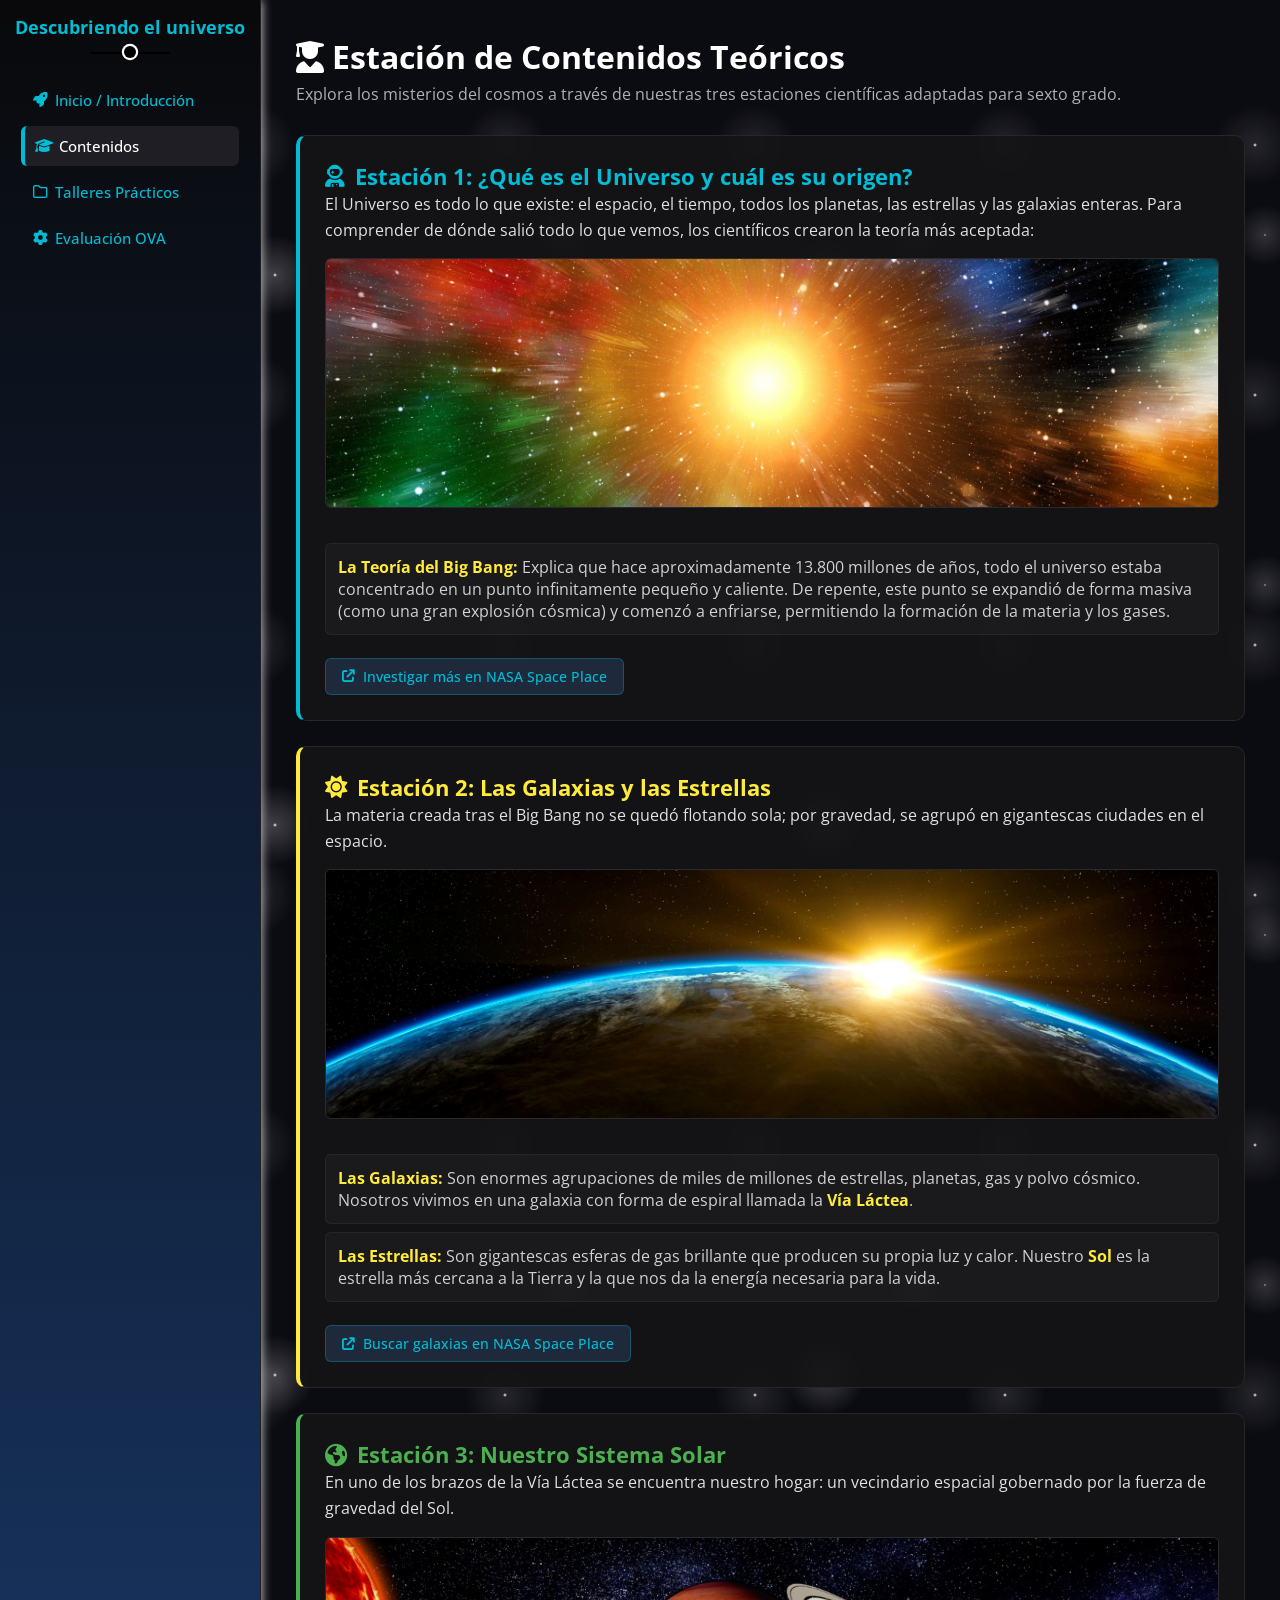
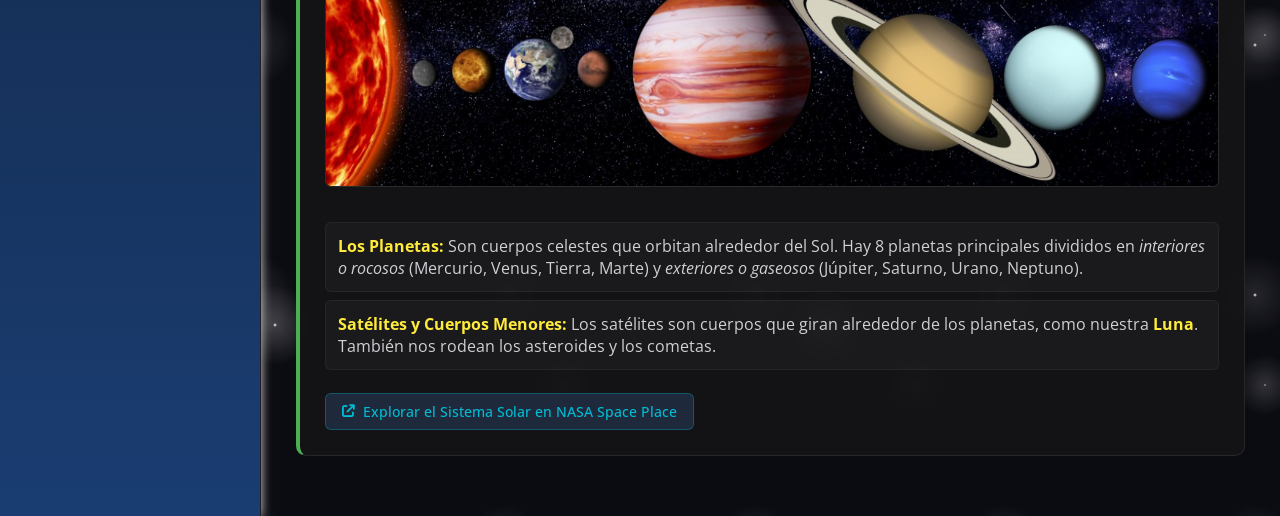
==== commit 19ba2ac3: "actualizacion stile ccs" ====
--- a/pages/Contenidos.html
+++ b/pages/Contenidos.html
@@ -10,133 +10,7 @@
     <link rel="preconnect" href="https://fonts.gstatic.com" crossorigin="" />
     <link href="https://fonts.googleapis.com/css2?family=Open+Sans:wght@300;500&amp;display=swap" rel="stylesheet" />
     <title>Descubriendo el Universo - Contenidos</title>
-    <style>
-      /* PARCHE DE VISIBILIDAD Y FONDO DE ESTRELLAS */
-      body, .wrapper, .page-content, main {
-        opacity: 1 !important;
-        display: flex !important;
-        visibility: visible !important;
-      }
-      
-      .page-content {
-        width: 100% !important;
-        min-height: 100vh !important;
-        background-color: #0b0b12 !important;
-        background-image: \n          radial-gradient(white, rgba(255,255,255,.2) 2px, transparent 40px),\n          radial-gradient(white, rgba(255,255,255,.15) 1px, transparent 30px),\n          radial-gradient(white, rgba(255,255,255,.1) 2px, transparent 40px);
-        background-size: 550px 550px, 350px 350px, 250px 250px;
-        background-position: 0 0, 40px 60px, 130px 270px;
-      }
-
-      /* BARRA LATERAL */
-      .sidebar {
-        background: linear-gradient(to bottom, #09090b 0%, #0d1117 100%) !important;
-        background-image: linear-gradient(to bottom, #09090b 0%, #1e5bb8 100%) !important;
-        border-right: 1px solid #1f1f23 !important;
-        min-height: 100vh;
-      }
-      .sidebar .brand h3.brand-name {
-        color: #00bcd4 !important;
-        font-weight: bold;
-      }
-      .sidebar .brand i.xmark {
-        color: #00bcd4 !important;
-      }
-      .sidebar ul li a.sidebar-link {
-        color: #00bcd4 !important;
-        transition: background 0.3s, color 0.3s;
-      }
-      .sidebar ul li a.sidebar-link i {
-        color: #00bcd4 !important; 
-      }
-      .sidebar ul li a.sidebar-link:hover {
-        background-color: #141419 !important;
-        color: #ffffff !important;
-      }
-      .sidebar ul li a.sidebar-link:hover i {
-        color: #ffffff !important;
-      }
-      .sidebar ul li a.sidebar-link.active {
-        background-color: #1e1e24 !important;
-        border-left: 4px solid #00bcd4 !important;
-        color: #ffffff !important;
-      }
-      .sidebar ul li a.sidebar-link.active i {
-        color: #00bcd4 !important;
-      }
-
-      /*  TARJETAS  */
-      .contenido-box {
-        background-color: rgba(20, 20, 23, 0.9);
-        border: 1px solid #27272a;
-        border-radius: 10px;
-        padding: 25px;
-        margin-bottom: 25px;
-        backdrop-filter: blur(5px);
-        border-left: 4px solid #00bcd4;
-      }
-      .contenido-box h2 {
-        color: #00bcd4;
-        margin-top: 0;
-        display: flex;
-        align-items: center;
-        gap: 10px;
-        font-size: 1.4rem;
-      }
-      .contenido-box p {
-        color: #e0e0e5;
-        line-height: 1.6;
-        font-size: 1rem;
-      }
-      
-      
-      .tema-img {
-        width: 100%;
-        max-height: 250px;
-        object-fit: cover;
-        border-radius: 6px;
-        margin: 15px 0;
-        border: 1px solid rgba(255, 255, 255, 0.1);
-      }
-
-      .subtema-lista {
-        list-style: none;
-        padding-left: 0;
-        margin-top: 15px;
-      }
-      .subtema-lista li {
-        background: rgba(255, 255, 255, 0.03);
-        margin: 8px 0;
-        padding: 12px;
-        border-radius: 6px;
-        border: 1px solid rgba(255, 255, 255, 0.05);
-        color: #d0d0d5;
-      }
-      .subtema-lista strong {
-        color: #ffeb3b; 
-      }
-
-      
-      .btn-fuente {
-        display: inline-flex;
-        align-items: center;
-        gap: 8px;
-        background-color: #1e293b;
-        color: #00bcd4 !important;
-        padding: 8px 16px;
-        border-radius: 6px;
-        text-decoration: none;
-        font-size: 0.9rem;
-        font-weight: 500;
-        margin-top: 15px;
-        border: 1px solid rgba(0, 188, 212, 0.3);
-        transition: all 0.3s ease;
-      }
-      .btn-fuente:hover {
-        background-color: #00bcd4;
-        color: #09090b !important;
-        border-color: #00bcd4;
-      }
-    </style>
+   
   </head>
   <body>
     
--- a/css/style.css
+++ b/css/style.css
@@ -2621,3 +2621,177 @@
 .main-content .plans-boxes .plan-box ul li:last-child p {
   color: var(--third-color);
 }
+/* ==========================================================================
+   🌌 NÚCLEO ESPACIAL - REGLAS GENERALES DE VISIBILIDAD DE LA OVA
+   ========================================================================== */
+body, .wrapper, .page-content, main {
+  opacity: 1 !important;
+  display: flex !important;
+  visibility: visible !important;
+}
+
+.page-content {
+  width: 100% !important;
+  min-height: 100vh !important;
+  background-color: #0b0b12 !important;
+  background-image: 
+    radial-gradient(white, rgba(255,255,255,.2) 2px, transparent 40px),
+    radial-gradient(white, rgba(255,255,255,.15) 1px, transparent 30px),
+    radial-gradient(white, rgba(255,255,255,.1) 2px, transparent 40px);
+  background-size: 550px 550px, 350px 350px, 250px 250px;
+  background-position: 0 0, 40px 60px, 130px 270px;
+}
+
+/*  BARRA LATERAL */
+.sidebar {
+  background: linear-gradient(to bottom, #09090b 0%, #1a3d72 100%) !important;
+  background-image: linear-gradient(to bottom, #09090b 0%, #1a3d72 100%) !important;
+  border-right: 1px solid #1f1f23 !important;
+  min-height: 100vh;
+  flex-shrink: 0;
+}
+.sidebar .brand h3.brand-name {
+  color: #00bcd4 !important;
+  font-weight: bold;
+}
+.sidebar .brand i.xmark {
+  color: #00bcd4 !important;
+}
+.sidebar ul li a.sidebar-link {
+  color: #00bcd4 !important;
+  transition: background 0.3s, color 0.3s;
+}
+.sidebar ul li a.sidebar-link i {
+  color: #00bcd4 !important; 
+}
+.sidebar ul li a.sidebar-link:hover {
+  background-color: #141419 !important;
+  color: var(--white-color) !important;
+}
+.sidebar ul li a.sidebar-link:hover i {
+  color: var(--white-color) !important;
+}
+.sidebar ul li a.sidebar-link.active {
+  background-color: #1e1e24 !important;
+  border-left: 4px solid #00bcd4 !important;
+  color: var(--white-color) !important;
+}
+.sidebar ul li a.sidebar-link.active i {
+  color: #00bcd4 !important;
+}
+
+/*  CONTENIDOS  */
+.contenido-box {
+  background-color: rgba(20, 20, 23, 0.9);
+  border: 1px solid #27272a;
+  border-radius: 10px;
+  padding: 25px;
+  margin-bottom: 25px;
+  backdrop-filter: blur(5px);
+  border-left: 4px solid #00bcd4;
+}
+.contenido-box h2 {
+  color: #00bcd4;
+  margin-top: 0;
+  display: flex;
+  align-items: center;
+  gap: 10px;
+  font-size: 1.4rem;
+}
+.contenido-box p {
+  color: #e0e0e5;
+  line-height: 1.6;
+  font-size: 1rem;
+}
+
+.tema-img {
+  width: 100%;
+  max-height: 250px;
+  object-fit: cover;
+  border-radius: 6px;
+  margin: 15px 0;
+  border: 1px solid rgba(255, 255, 255, 0.1);
+}
+
+.subtema-lista {
+  list-style: none;
+  padding-left: 0;
+  margin-top: 15px;
+}
+.subtema-lista li {
+  background: rgba(255, 255, 255, 0.03);
+  margin: 8px 0;
+  padding: 12px;
+  border-radius: 6px;
+  border: 1px solid rgba(255, 255, 255, 0.05);
+  color: #d0d0d5;
+}
+.subtema-lista strong {
+  color: #ffeb3b; 
+}
+
+.btn-fuente {
+  display: inline-flex;
+  align-items: center;
+  gap: 8px;
+  background-color: #1e293b;
+  color: #00bcd4 !important;
+  padding: 8px 16px;
+  border-radius: 6px;
+  text-decoration: none;
+  font-size: 0.9rem;
+  font-weight: 500;
+  margin-top: 15px;
+  border: 1px solid rgba(0, 188, 212, 0.3);
+  transition: all 0.3s ease;
+}
+.btn-fuente:hover {
+  background-color: #00bcd4;
+  color: #09090b !important;
+  border-color: #00bcd4;
+}
+
+/*  EVALUACIÓN INTERACTIVA H5P */
+.h5p-container {
+  background-color: rgba(20, 20, 23, 0.9);
+  border: 1px solid #27272a;
+  border-radius: 12px;
+  padding: 15px;
+  backdrop-filter: blur(5px);
+  box-shadow: 0 8px 32px rgba(0, 0, 0, 0.5);
+  margin-top: 20px;
+  overflow: hidden;
+  max-width: 900px;
+}
+
+.h5p-container iframe {
+  width: 100% !important;
+  height: 320px !important; 
+  min-height: 320px !important;
+  border: none;
+  border-radius: 8px;
+  background-color: var(--white-color);
+}
+/* SECCIÓN DE CRÉDITOS Y AVATARES (PÁGINA DE INICIO) */
+.card-credito {
+  background-color: rgba(20, 20, 23, 0.8);
+  border: 1px solid #27272a;
+  border-radius: var(--first-radius); 
+  padding: var(--secondary-padding);  
+  text-align: center;
+  backdrop-filter: blur(5px);
+  box-shadow: 0 4px 20px rgba(0, 0, 0, 0.4);
+}
+
+.avatar-credito {
+  width: 110px;
+  height: 110px;
+  object-fit: cover;
+  border-radius: 50%; 
+  border: 3px solid #00bcd4; 
+  background-color: #141419;
+  padding: 4px; /
+  margin: 0 auto 10px auto;
+  display: block;
+  box-shadow: 0 0 15px rgba(0, 188, 212, 0.3); 
+}
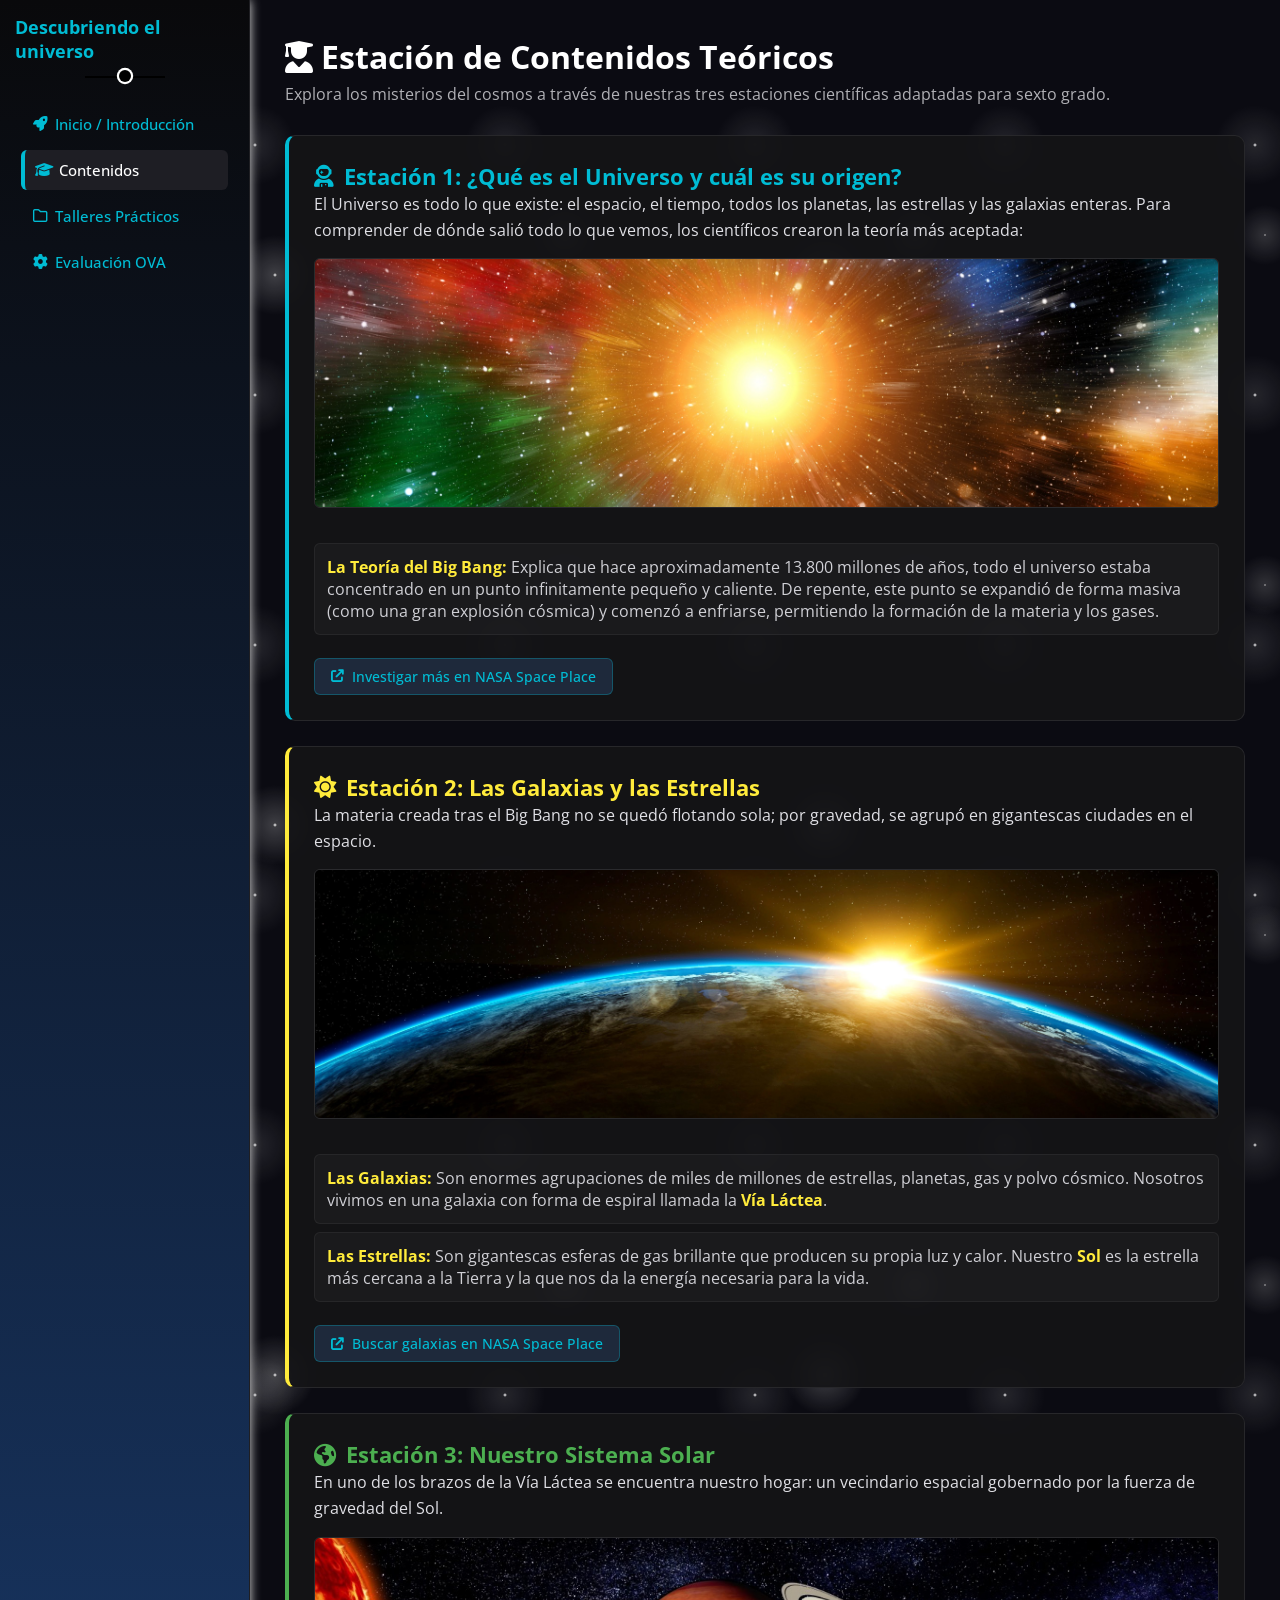
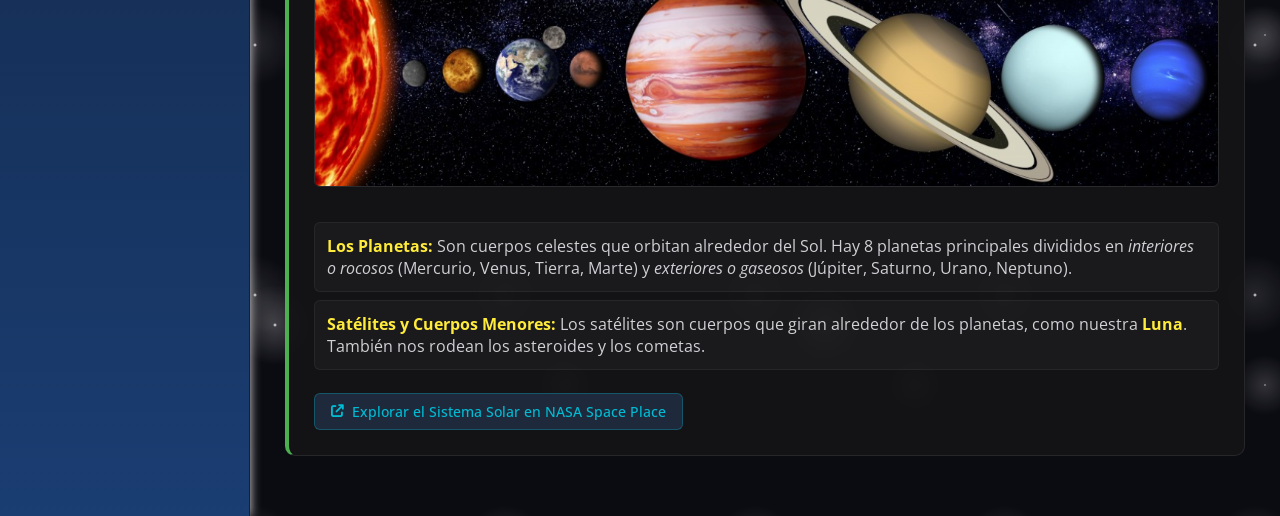
==== commit 122553ff: "celulares1.0" ====
--- a/pages/Contenidos.html
+++ b/pages/Contenidos.html
@@ -10,7 +10,8 @@
     <link rel="preconnect" href="https://fonts.gstatic.com" crossorigin="" />
     <link href="https://fonts.googleapis.com/css2?family=Open+Sans:wght@300;500&amp;display=swap" rel="stylesheet" />
     <title>Descubriendo el Universo - Contenidos</title>
-   
+    <meta name="viewport" content="width=device-width, initial-scale=1.0">
+
   </head>
   <body>
     
--- a/css/style.css
+++ b/css/style.css
@@ -2649,6 +2649,7 @@
   border-right: 1px solid #1f1f23 !important;
   min-height: 100vh;
   flex-shrink: 0;
+  width: 250px !important;
 }
 .sidebar .brand h3.brand-name {
   color: #00bcd4 !important;
@@ -2751,33 +2752,76 @@
   border-color: #00bcd4;
 }
 
-/*  EVALUACIÓN INTERACTIVA H5P */
+/* EVALUACIÓN INTERACTIVA H5P */
+body {
+  background-color: #0b0b12 !important;
+}
+
+/* Base de la página interactiva */
+.evaluacion-page {
+  display: flex !important;
+  width: 100% !important;
+  min-height: 100vh !important;
+  margin: 0 !important;
+  padding: 0 !important;
+  background-color: #0b0b12 !important;
+  background-image: 
+    radial-gradient(white, rgba(255,255,255,.2) 2px, transparent 40px),
+    radial-gradient(white, rgba(255,255,255,.15) 1px, transparent 30px),
+    radial-gradient(white, rgba(255,255,255,.1) 2px, transparent 40px) !important;
+  background-size: 550px 550px, 350px 350px, 250px 250px !important;
+  background-position: 0 0, 40px 60px, 130px 270px !important;
+}
+
+/* El bloque principal ahora se expande y centra su contenido interior */
+.evaluacion-main {
+  flex-grow: 1 !important;
+  min-width: 0 !important;
+  height: 100vh !important;
+  padding: 40px 20px !important; /* Más espacio arriba y abajo */
+  overflow-y: auto !important;
+  background-color: transparent !important;
+  
+  /* Centrado mágico del contenido */
+  display: flex !important;
+  flex-direction: column !important;
+  align-items: center !important; /* Centra horizontalmente todo lo que esté dentro */
+}
+
+/* Contenedor del título alineado con el ancho del iframe */
+.evaluacion-main > div:first-child {
+  width: 100% !important;
+  max-width: 1000px !important; /* Alineado con el contenedor del juego */
+  text-align: left !important;
+}
+
+/* Caja de diseño para el iFrame de H5P (ocupa el centro real de la pantalla) */
 .h5p-container {
-  background-color: rgba(20, 20, 23, 0.9);
-  border: 1px solid #27272a;
-  border-radius: 12px;
-  padding: 15px;
-  backdrop-filter: blur(5px);
-  box-shadow: 0 8px 32px rgba(0, 0, 0, 0.5);
-  margin-top: 20px;
-  overflow: hidden;
-  max-width: 900px;
+  background-color: rgba(20, 20, 23, 0.7) !important;
+  border: 1px solid rgba(255, 255, 255, 0.1) !important;
+  border-radius: 12px !important;
+  padding: 20px !important;
+  backdrop-filter: blur(8px) !important;
+  box-shadow: 0 10px 40px rgba(0, 0, 0, 0.5) !important;
+  margin-top: 15px !important;
+  max-width: 1000px !important; /* Limita el ancho para que no se estire feo */
+  width: 100% !important;
 }
 
 .h5p-container iframe {
   width: 100% !important;
-  height: 320px !important; 
-  min-height: 320px !important;
-  border: none;
-  border-radius: 8px;
-  background-color: var(--white-color);
-}
+  height: 650px !important; /* Altura perfecta para que jueguen los alumnos sin problemas */
+  border: none !important;
+  border-radius: 8px !important;
+  background-color: #ffffff !important;
+}
+
 /* SECCIÓN DE CRÉDITOS Y AVATARES (PÁGINA DE INICIO) */
 .card-credito {
   background-color: rgba(20, 20, 23, 0.8);
   border: 1px solid #27272a;
-  border-radius: var(--first-radius); 
-  padding: var(--secondary-padding);  
+  border-radius: var(--first-radius);
+  padding: var(--secondary-padding);
   text-align: center;
   backdrop-filter: blur(5px);
   box-shadow: 0 4px 20px rgba(0, 0, 0, 0.4);
@@ -2787,11 +2831,73 @@
   width: 110px;
   height: 110px;
   object-fit: cover;
-  border-radius: 50%; 
-  border: 3px solid #00bcd4; 
+  border-radius: 50%;
+  border: 3px solid #00bcd4;
   background-color: #141419;
-  padding: 4px; /
+  padding: 4px;
   margin: 0 auto 10px auto;
   display: block;
-  box-shadow: 0 0 15px rgba(0, 188, 212, 0.3); 
+  box-shadow: 0 0 15px rgba(0, 188, 212, 0.3);
+}
+/* para los celulares*/
+@media (max-width: 768px) {
+  /* Hacemos que la estructura pase de columnas a una sola fila vertical */
+  .page-content.index-page,
+  .evaluacion-page {
+    flex-direction: column !important;
+  }
+
+  /* La barra lateral ahora se adapta al ancho del celular */
+  .sidebar {
+    width: 100% !important;
+    height: auto !important;
+    position: relative !important;
+    padding: 15px !important;
+  }
+
+  .sidebar ul {
+    display: flex !important;
+    flex-wrap: wrap !important;
+    gap: 10px !important;
+    justify-content: center !important;
+  }
+
+  .sidebar ul li {
+    margin-bottom: 0 !important;
+  }
+
+  .sidebar-link {
+    padding: 8px 12px !important;
+    font-size: 0.85rem !important;
+  }
+
+  /* El contenido principal toma todo el espacio y evita desbordes */
+  main, 
+  .evaluacion-main {
+    width: 100% !important;
+    padding: 15px !important;
+    overflow-x: hidden !important;
+  }
+
+  /* Ajustamos las cajas del juego H5P para que no se salgan de la pantalla */
+  .h5p-container {
+    padding: 10px !important;
+    margin-top: 10px !important;
+    border-radius: 8px !important;
+  }
+
+  .h5p-container iframe {
+    height: 450px !important; /* Altura más cómoda para pantallas táctiles */
+  }
+
+  /* Ajustamos los títulos para que no se vean gigantes en teléfonos */
+  h1 {
+    font-size: 1.5rem !important;
+  }
+  
+  /* Ajuste para las imágenes de los temas en Contenidos.html */
+  .tema-img {
+    width: 100% !important;
+    height: auto !important;
+  }
 }
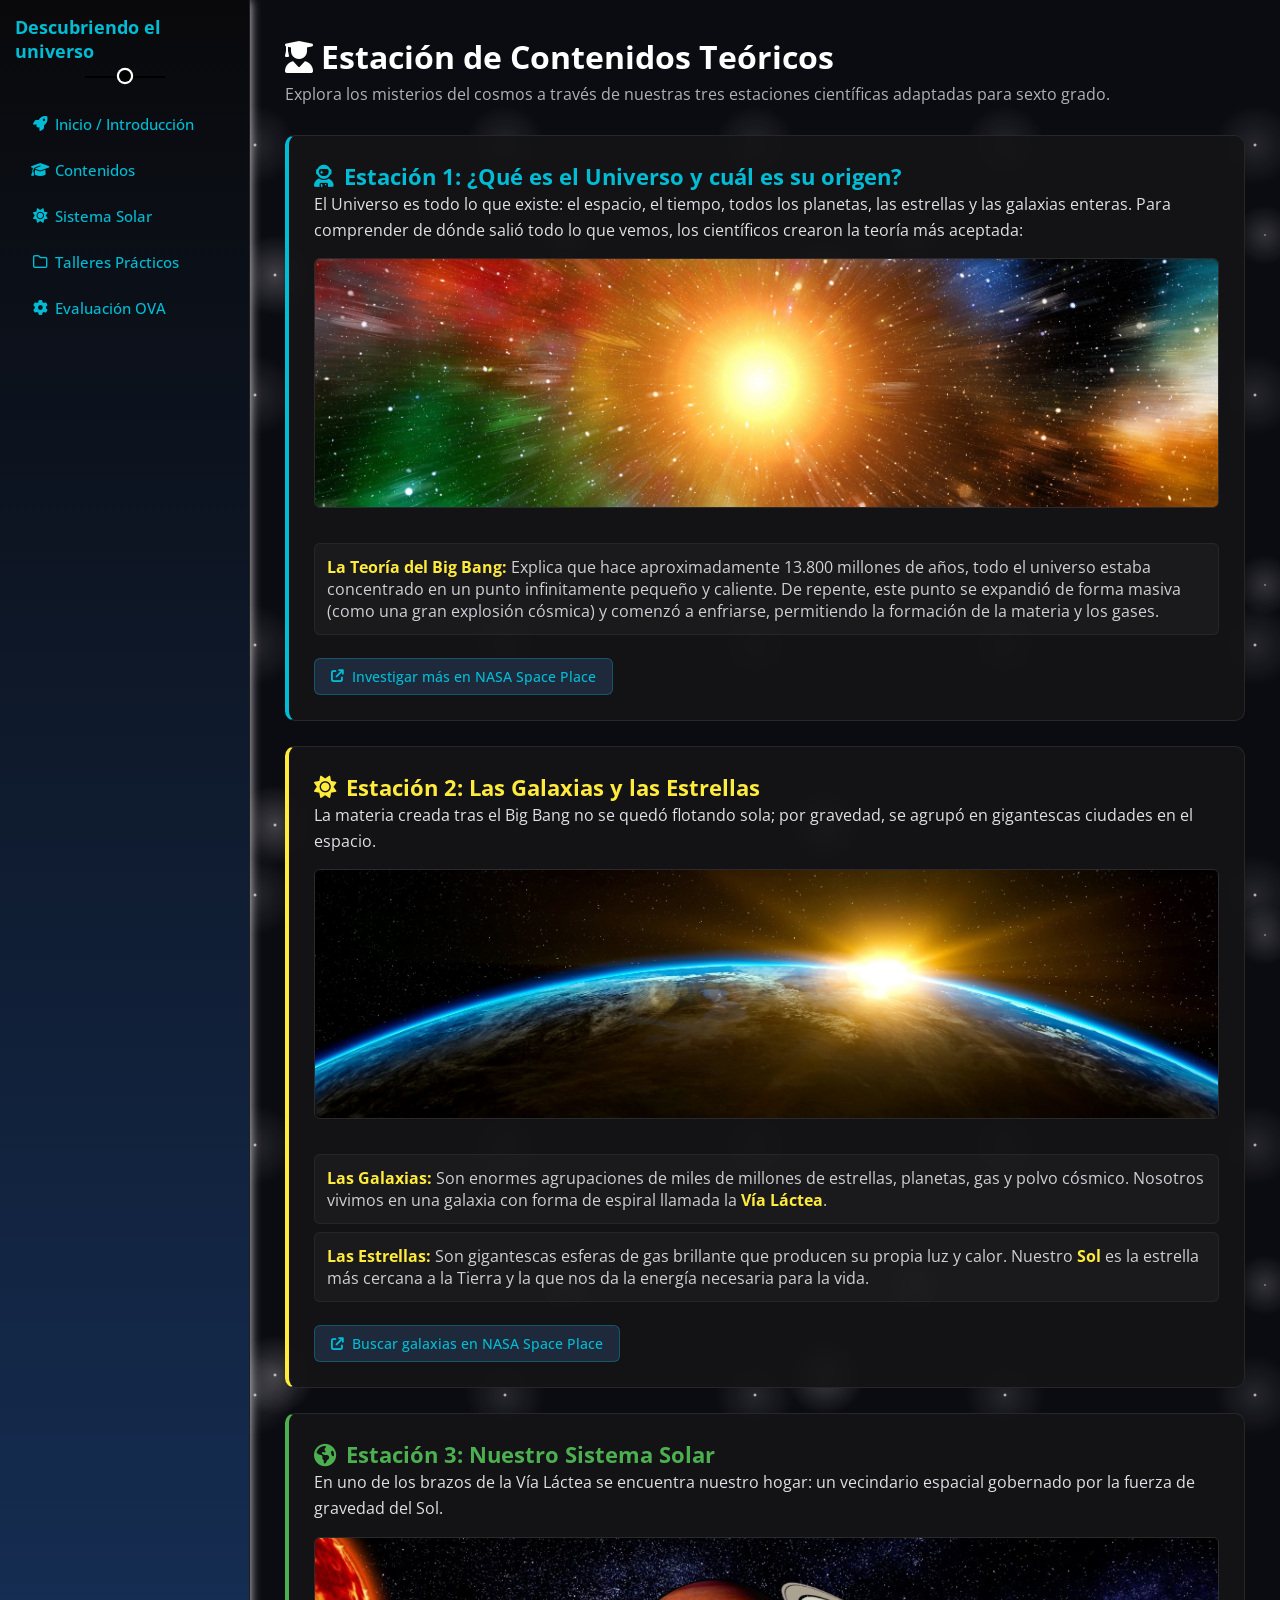
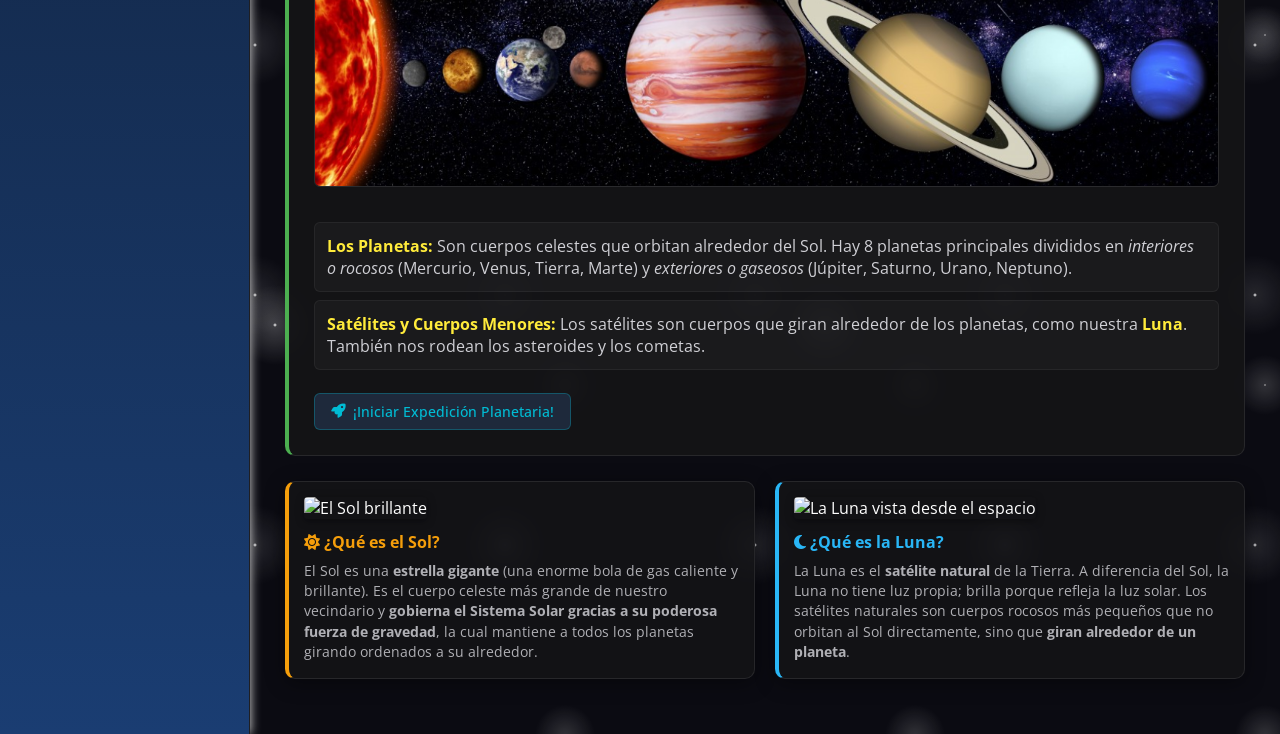
==== commit 152e9ab8: "pagina de talleres actualizada" ====
--- a/pages/Contenidos.html
+++ b/pages/Contenidos.html
@@ -24,31 +24,12 @@
             <h3 class="brand-name" style="font-size: 1.1rem;">Descubriendo el universo</h3>
           </div>
           <ul>
-            <li>
-              <a href="../index.html" class="sidebar-link">
-                <i class="fa-solid fa-rocket fa-fw"></i>
-                <span>Inicio / Introducción</span>
-              </a>
-            </li>
-            <li>
-              <a href="./Contenidos.html" class="sidebar-link active">
-                <i class="fa-solid fa-graduation-cap fa-fw"></i>
-                <span>Contenidos</span>
-              </a>
-            </li>
-            <li>
-              <a href="./Files.html" class="sidebar-link">
-                <i class="fa-regular fa-folder fa-fw"></i>
-                <span>Talleres Prácticos</span>
-              </a>
-            </li>
-            <li>
-              <a href="./settings.html" class="sidebar-link">
-                <i class="fa-solid fa-gear fa-fw"></i>
-                <span>Evaluación OVA</span>
-              </a>
-            </li>
-          </ul>
+  <li><a href="../index.html" class="sidebar-link"><i class="fa-solid fa-rocket fa-fw"></i><span>Inicio / Introducción</span></a></li>
+  <li><a href="./Contenidos.html" class="sidebar-link"><i class="fa-solid fa-graduation-cap fa-fw"></i><span>Contenidos</span></a></li>
+  <li><a href="./Sistema-Solar.html" class="sidebar-link"><i class="fa-solid fa-sun fa-fw"></i><span>Sistema Solar</span></a></li>
+  <li><a href="./Files.html" class="sidebar-link"><i class="fa-regular fa-folder fa-fw"></i><span>Talleres Prácticos</span></a></li>
+  <li><a href="./settings.html" class="sidebar-link"><i class="fa-solid fa-gear fa-fw"></i><span>Evaluación OVA</span></a></li>
+</ul>
         </div>
 
         <main style="padding: 20px; color: #ffffff; width: 100%; overflow-y: auto;">
@@ -117,11 +98,34 @@
                 </li>
               </ul>
               
-              <a href="https://spaceplace.nasa.gov/menu/solar-system/sp/" target="_blank" class="btn-fuente">
-                <i class="fa-solid fa-arrow-up-right-from-square"></i> Explorar el Sistema Solar en NASA Space Place
-              </a>
+              <a href="./Sistema-Solar.html" class="btn-fuente"><i class="fa-solid fa-rocket"></i> ¡Iniciar Expedición Planetaria!</a>
+            </div>
+            
+            <div style="display: grid; grid-template-columns: repeat(auto-fit, minmax(280px, 1fr)); gap: 20px; margin-top: 20px; margin-bottom: 20px;">
+              
+              <div class="card-credito" style="text-align: left; padding: 15px; border-left: 4px solid #f59e0b;">
+                <img src="https://images-assets.nasa.gov/image/GSFC_20171208_Archive_e001434/GSFC_20171208_Archive_e001434~thumb.jpg" alt="El Sol brillante" class="astro-thumb">
+                <h4 style="color: #f59e0b; margin-top: 0; margin-bottom: 8px;">
+                  <i class="fa-solid fa-sun"></i> ¿Qué es el Sol?
+                </h4>
+                <p style="color: #b0b0b5; font-size: 0.85rem; line-height: 1.5; margin: 0;">
+                  El Sol es una <strong>estrella gigante</strong> (una enorme bola de gas caliente y brillante). Es el cuerpo celeste más grande de nuestro vecindario y <strong>gobierna el Sistema Solar gracias a su poderosa fuerza de gravedad</strong>, la cual mantiene a todos los planetas girando ordenados a su alrededor.
+                </p>
+              </div>
+
+              <div class="card-credito" style="text-align: left; padding: 15px; border-left: 4px solid #29b6f6;">
+                <img src="https://images-assets.nasa.gov/image/as11-44-6551/as11-44-6551~thumb.jpg" alt="La Luna vista desde el espacio" class="astro-thumb">
+                <h4 style="color: #29b6f6; margin-top: 0; margin-bottom: 8px;">
+                  <i class="fa-solid fa-moon"></i> ¿Qué es la Luna?
+                </h4>
+                <p style="color: #b0b0b5; font-size: 0.85rem; line-height: 1.5; margin: 0;">
+                  La Luna es el <strong>satélite natural</strong> de la Tierra. A diferencia del Sol, la Luna no tiene luz propia; brilla porque refleja la luz solar. Los satélites naturales son cuerpos rocosos más pequeños que no orbitan al Sol directamente, sino que <strong>giran alrededor de un planeta</strong>.
+                </p>
+              </div>
+
             </div>
 
+            </div>
           </div>
         </main>
         
--- a/css/style.css
+++ b/css/style.css
@@ -2751,7 +2751,14 @@
   color: #09090b !important;
   border-color: #00bcd4;
 }
-
+.astro-thumb {
+  width: 100%;
+  height: 140px;
+  object-fit: cover;
+  border-radius: 4px;
+  margin-bottom: 12px;
+  box-shadow: 0 2px 8px rgba(0, 0, 0, 0.4);
+}
 /* EVALUACIÓN INTERACTIVA H5P */
 body {
   background-color: #0b0b12 !important;
@@ -2841,13 +2848,11 @@
 }
 /* para los celulares*/
 @media (max-width: 768px) {
-  /* Hacemos que la estructura pase de columnas a una sola fila vertical */
   .page-content.index-page,
   .evaluacion-page {
     flex-direction: column !important;
   }
 
-  /* La barra lateral ahora se adapta al ancho del celular */
   .sidebar {
     width: 100% !important;
     height: auto !important;
@@ -2871,7 +2876,6 @@
     font-size: 0.85rem !important;
   }
 
-  /* El contenido principal toma todo el espacio y evita desbordes */
   main, 
   .evaluacion-main {
     width: 100% !important;
@@ -2879,7 +2883,6 @@
     overflow-x: hidden !important;
   }
 
-  /* Ajustamos las cajas del juego H5P para que no se salgan de la pantalla */
   .h5p-container {
     padding: 10px !important;
     margin-top: 10px !important;
@@ -2887,17 +2890,76 @@
   }
 
   .h5p-container iframe {
-    height: 450px !important; /* Altura más cómoda para pantallas táctiles */
-  }
-
-  /* Ajustamos los títulos para que no se vean gigantes en teléfonos */
+    height: 450px !important; 
+  }
+
+
   h1 {
     font-size: 1.5rem !important;
   }
   
-  /* Ajuste para las imágenes de los temas en Contenidos.html */
   .tema-img {
     width: 100% !important;
     height: auto !important;
   }
+}
+
+.header-seccion h1 {
+  color: #00bcd4 !important; 
+  margin-top: 0;
+  margin-bottom: 5px;
+}
+
+.header-seccion p {
+  color: #e2e8f0 !important; 
+  margin-top: 0;
+  margin-bottom: 25px;
+  font-size: 0.95rem;
+  line-height: 1.5;
+}
+
+.planetas-grid {
+  display: grid;
+  grid-template-columns: repeat(auto-fit, minmax(280px, 1fr));
+  gap: 20px;
+  margin-bottom: 30px;
+}
+
+.planetas-grid .card-credito {
+  text-align: left !important;
+  padding: 20px !important;
+  display: flex;
+  flex-direction: column;
+  justify-content: space-between; 
+}
+
+.planetas-grid .btn-fuente {
+  margin-top: 15px !important;
+  display: block !important;
+  width: 100% !important;
+  text-align: center !important;
+  box-sizing: border-box;
+}
+
+.planetas-grid h3 {
+  margin-top: 0;
+  margin-bottom: 8px;
+  font-size: 1.2rem;
+}
+
+.planetas-grid p {
+  color: #b0b0b5;
+  font-size: 0.85rem;
+  line-height: 1.6;
+  margin-bottom: 0; 
+  flex-grow: 1;      
+}
+/* Imagen de los planetas dentro de las tarjetas */
+.planeta-img {
+  width: 100%;
+  height: 160px;
+  object-fit: cover; 
+  border-radius: 6px;
+  margin-bottom: 15px;
+  box-shadow: 0 4px 10px rgba(0, 0, 0, 0.3);
 }
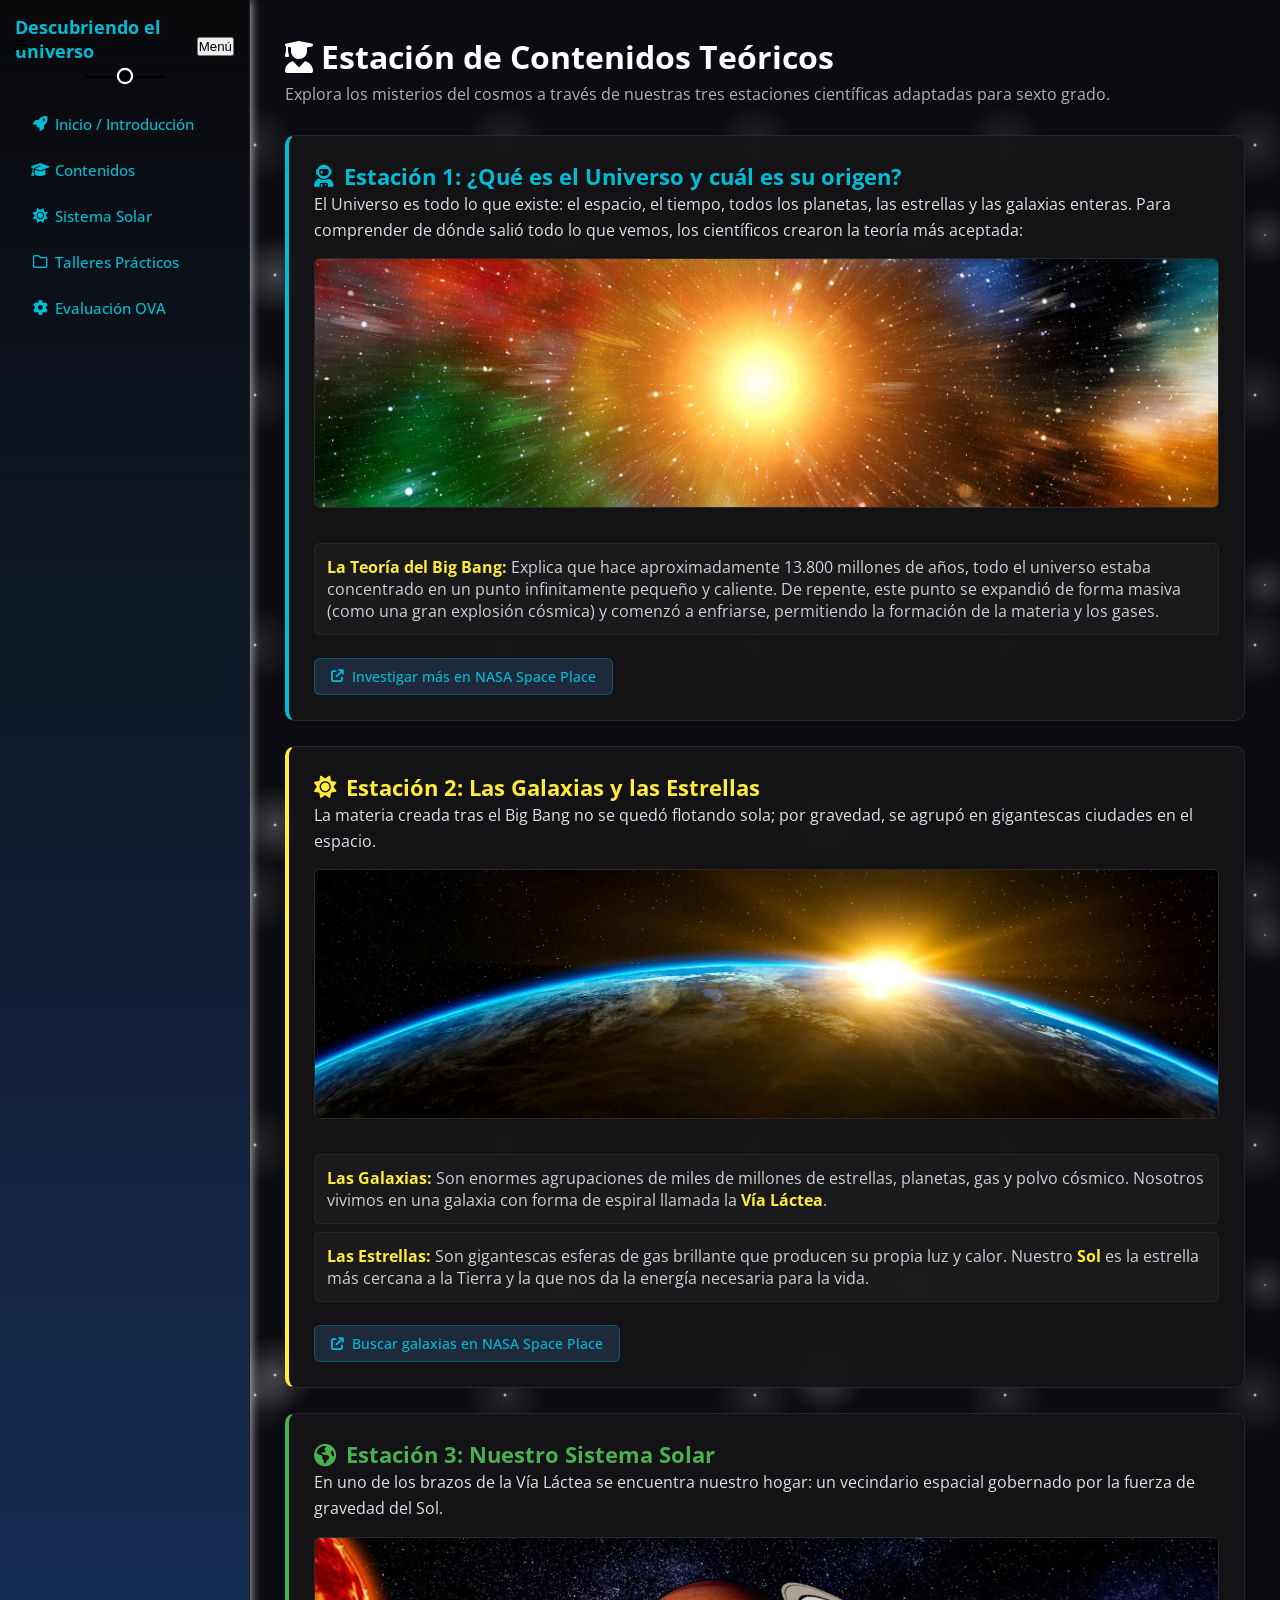
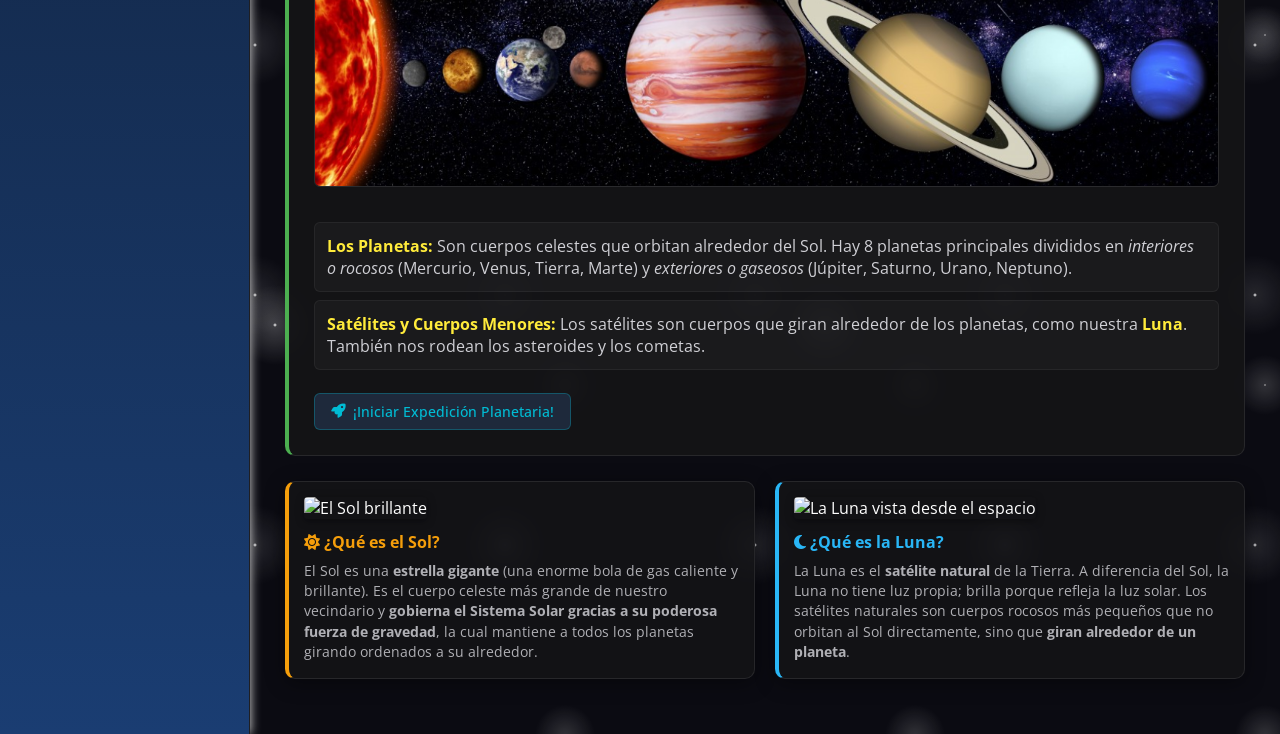
==== commit fe6a1dcc: "correccion para usarse en celular1.2" ====
--- a/pages/Contenidos.html
+++ b/pages/Contenidos.html
@@ -20,13 +20,14 @@
         
         <div class="sidebar">
           <div class="brand">
-            <i class="fa-solid fa-xmark xmark"></i>
-            <h3 class="brand-name" style="font-size: 1.1rem;">Descubriendo el universo</h3>
-          </div>
+  <h3 class="brand-name" style="font-size: 1.1rem;">Descubriendo el universo</h3>
+  
+  <button id="menu-toggle" class="btn-menu-movil"><i class="fa-solid fa-bars"></i> Menú</button>
+</div>
           <ul>
   <li><a href="../index.html" class="sidebar-link"><i class="fa-solid fa-rocket fa-fw"></i><span>Inicio / Introducción</span></a></li>
   <li><a href="./Contenidos.html" class="sidebar-link"><i class="fa-solid fa-graduation-cap fa-fw"></i><span>Contenidos</span></a></li>
-  <li><a href="./Sistema-Solar.html" class="sidebar-link"><i class="fa-solid fa-sun fa-fw"></i><span>Sistema Solar</span></a></li>
+  <li><a href="./Sistema-solar.html" class="sidebar-link"><i class="fa-solid fa-sun fa-fw"></i><span>Sistema Solar</span></a></li>
   <li><a href="./Files.html" class="sidebar-link"><i class="fa-regular fa-folder fa-fw"></i><span>Talleres Prácticos</span></a></li>
   <li><a href="./settings.html" class="sidebar-link"><i class="fa-solid fa-gear fa-fw"></i><span>Evaluación OVA</span></a></li>
 </ul>
--- a/css/style.css
+++ b/css/style.css
@@ -2621,9 +2621,7 @@
 .main-content .plans-boxes .plan-box ul li:last-child p {
   color: var(--third-color);
 }
-/* ==========================================================================
-   🌌 NÚCLEO ESPACIAL - REGLAS GENERALES DE VISIBILIDAD DE LA OVA
-   ========================================================================== */
+/*  NÚCLEO ESPACIAL - REGLAS GENERALES DE VISIBILIDAD DE LA OVA*/
 body, .wrapper, .page-content, main {
   opacity: 1 !important;
   display: flex !important;
@@ -2644,7 +2642,7 @@
 
 /*  BARRA LATERAL */
 .sidebar {
-  background: linear-gradient(to bottom, #09090b 0%, #1a3d72 100%) !important;
+  
   background-image: linear-gradient(to bottom, #09090b 0%, #1a3d72 100%) !important;
   border-right: 1px solid #1f1f23 !important;
   min-height: 100vh;
@@ -2848,62 +2846,112 @@
 }
 /* para los celulares*/
 @media (max-width: 768px) {
-  .page-content.index-page,
-  .evaluacion-page {
+  
+  body, 
+  .wrapper, 
+  .page-content {
+    display: flex !important;
+    flex-direction: column !important; 
+    height: auto !important;
+    min-height: 100vh !important;
+    overflow-y: visible !important;
+    overflow-x: hidden !important;
+  }
+
+  .sidebar {
+    width: 100% !important; 
+    height: auto !important; 
+    min-height: auto !important;
+    position: relative !important; 
+    padding: 12px 15px !important;
+    box-shadow: 0 4px 15px rgba(0, 0, 0, 0.5) !important;
+    border-right: none !important;
+    border-bottom: 1px solid #1f1f23 !important;
+    z-index: 999;
+  }
+
+  .sidebar .brand {
+    display: flex !important;
+    justify-content: space-between !important;
+    align-items: center !important;
+    width: 100% !important;
+  }
+  
+  /* Ocultamos la 'X' vieja */
+  .sidebar .brand i.xmark {
+    display: none !important;
+  }
+
+  .btn-menu-movil {
+    display: inline-flex !important;
+    align-items: center;
+    gap: 6px;
+    background: rgba(0, 188, 212, 0.1) !important;
+    color: #00bcd4 !important;
+    border: 1px solid rgba(0, 188, 212, 0.3) !important;
+    padding: 6px 12px !important;
+    border-radius: 4px !important;
+    font-size: 0.85rem !important;
+    font-family: "Open Sans", sans-serif;
+    font-weight: 500;
+    cursor: pointer;
+  }
+
+  .sidebar ul {
+    display: none !important; 
     flex-direction: column !important;
-  }
-
-  .sidebar {
     width: 100% !important;
-    height: auto !important;
-    position: relative !important;
-    padding: 15px !important;
-  }
-
-  .sidebar ul {
+    gap: 5px !important;
+    padding: 10px 0 5px 0 !important;
+    margin-top: 10px !important;
+    border-top: 1px solid rgba(255, 255, 255, 0.08) !important;
+  }
+
+  .sidebar ul.open {
     display: flex !important;
-    flex-wrap: wrap !important;
-    gap: 10px !important;
-    justify-content: center !important;
   }
 
   .sidebar ul li {
     margin-bottom: 0 !important;
+    width: 100% !important;
   }
 
   .sidebar-link {
-    padding: 8px 12px !important;
-    font-size: 0.85rem !important;
+    display: flex !important;
+    align-items: center !important;
+    padding: 12px 15px !important;
+    font-size: 0.9rem !important;
+    border-radius: 6px !important;
+    background: rgba(255, 255, 255, 0.02) !important;
   }
 
   main, 
-  .evaluacion-main {
+  .evaluacion-main,
+  .main-content {
     width: 100% !important;
-    padding: 15px !important;
-    overflow-x: hidden !important;
-  }
-
-  .h5p-container {
-    padding: 10px !important;
+    padding: 20px 15px !important;
+    margin-left: 0 !important;
+  }
+
+  .planetas-grid,
+  .talleres-grid {
+    display: flex !important;
+    flex-direction: column !important;
+    gap: 20px !important;
+  }
+
+  .h5p-container,
+  .h5p-mini-container {
+    padding: 8px !important;
     margin-top: 10px !important;
     border-radius: 8px !important;
   }
-
-  .h5p-container iframe {
-    height: 450px !important; 
-  }
-
-
-  h1 {
-    font-size: 1.5rem !important;
-  }
-  
-  .tema-img {
-    width: 100% !important;
-    height: auto !important;
-  }
-}
-
+  .h5p-container iframe { height: 450px !important; width: 100% !important; }
+  .h5p-mini-container iframe { height: 320px !important; width: 100% !important; }
+
+  h1 { font-size: 1.4rem !important; }
+  .tema-img { width: 100% !important; height: auto !important; }
+}
 .header-seccion h1 {
   color: #00bcd4 !important; 
   margin-top: 0;
@@ -2962,4 +3010,4 @@
   border-radius: 6px;
   margin-bottom: 15px;
   box-shadow: 0 4px 10px rgba(0, 0, 0, 0.3);
-}+}
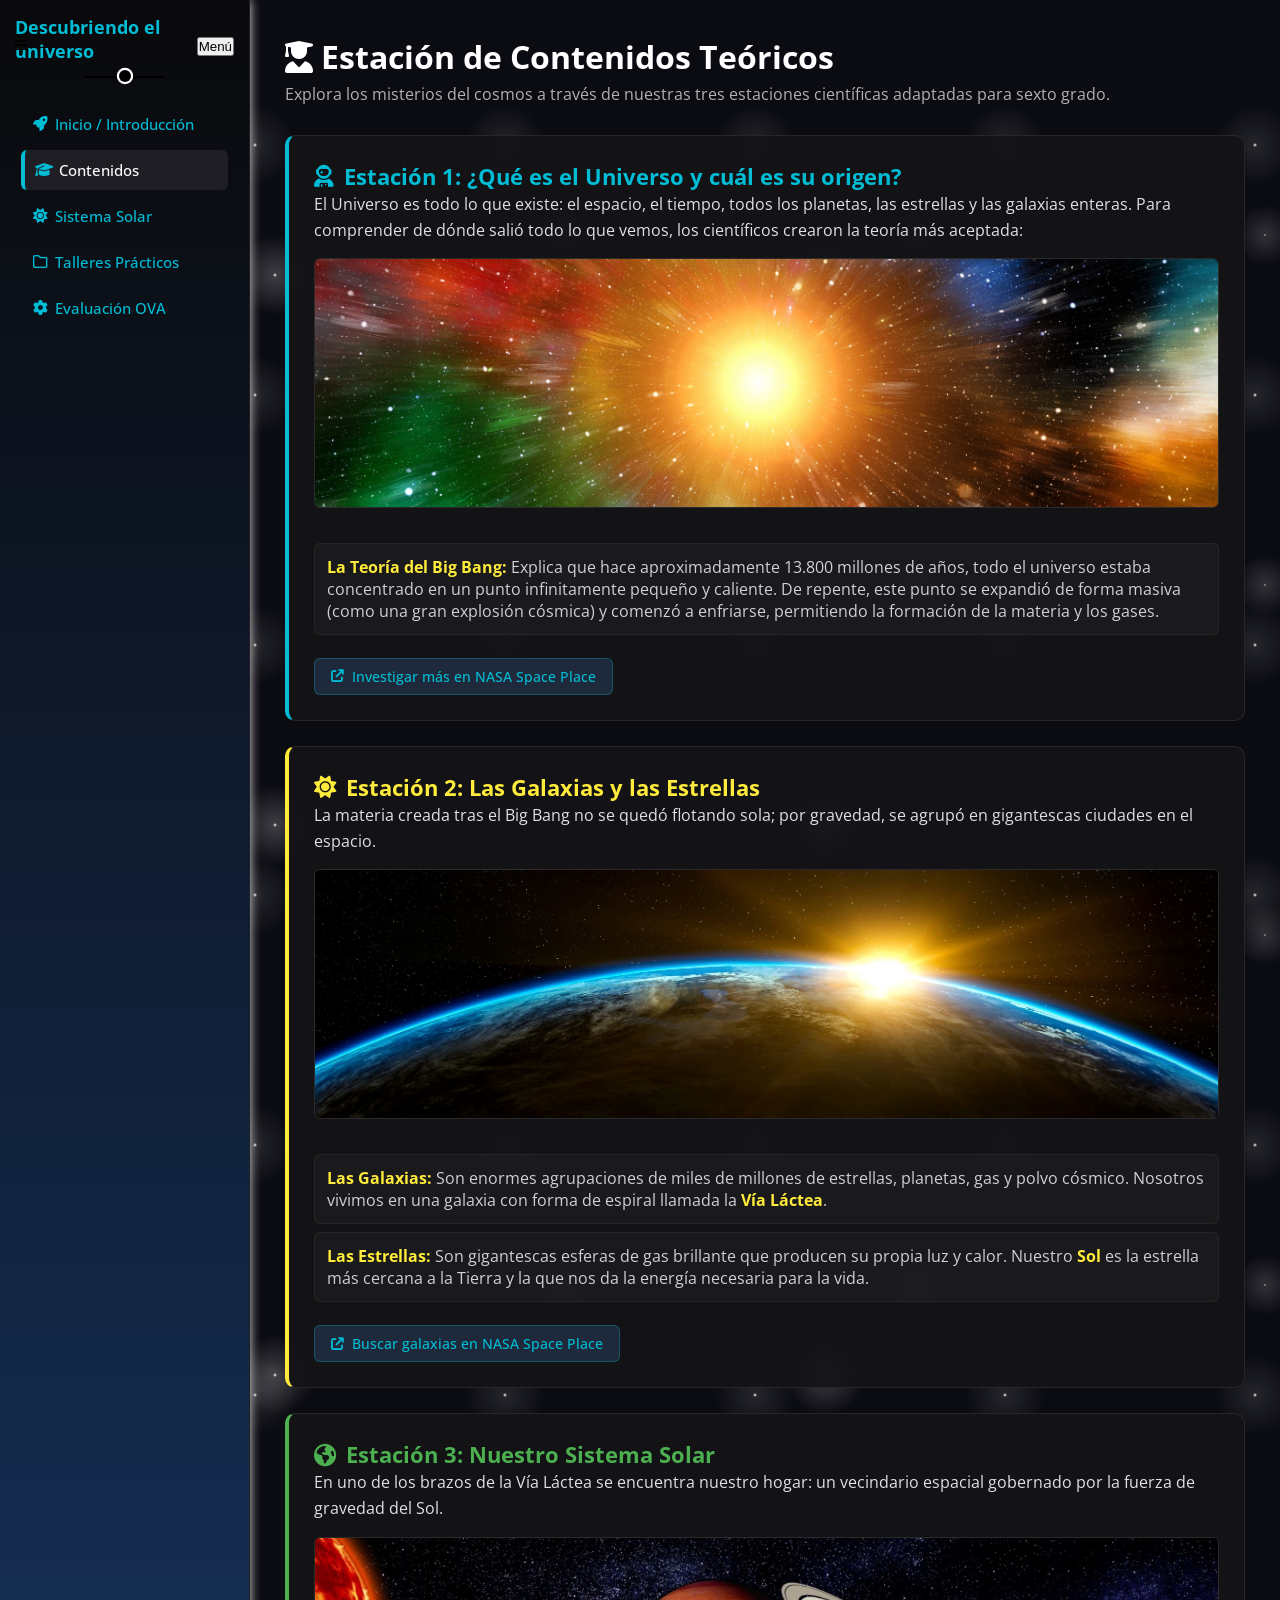
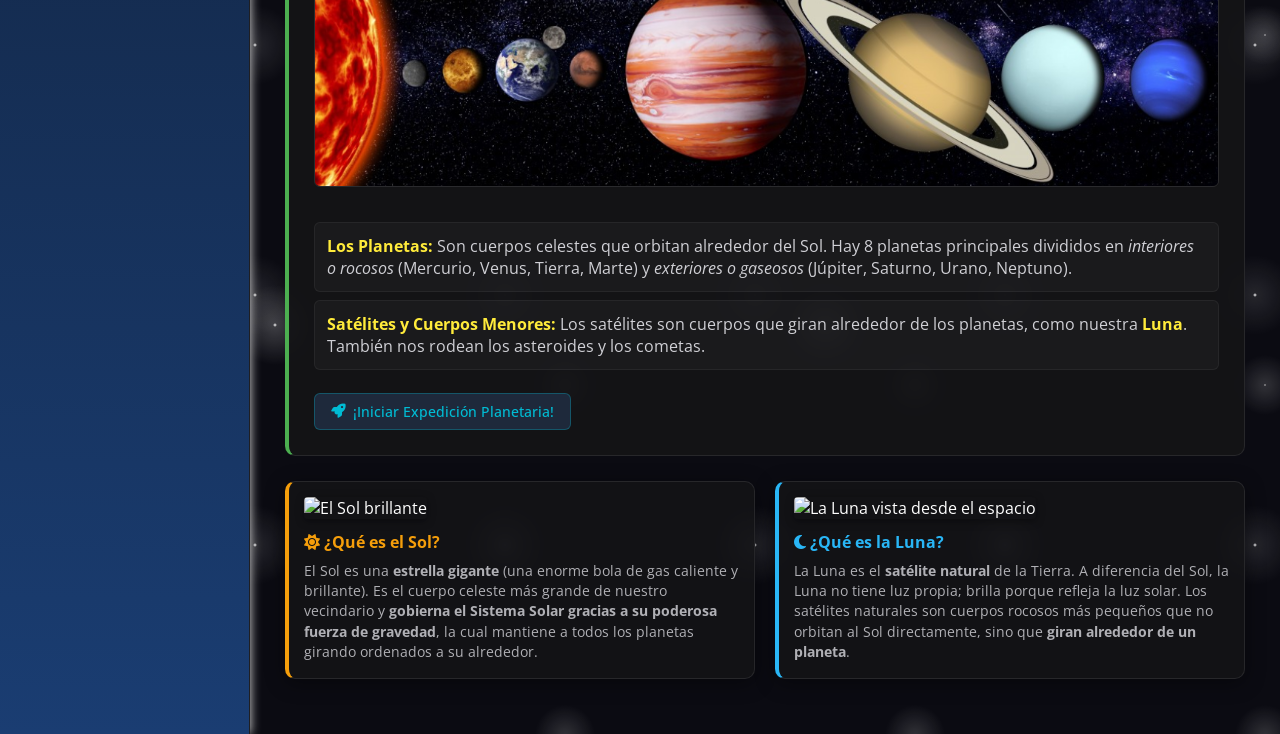
==== commit 736fd1df: "correccion para usarse en celular1.5" ====
--- a/pages/Contenidos.html
+++ b/pages/Contenidos.html
@@ -132,5 +132,7 @@
         
       </div>
     </div>
+    </div> </div> <script src="../js/script.js"></script>
+
   </body>
 </html>
--- a/css/style.css
+++ b/css/style.css
@@ -2846,7 +2846,6 @@
 }
 /* para los celulares*/
 @media (max-width: 768px) {
-  
   body, 
   .wrapper, 
   .page-content {
@@ -2863,11 +2862,13 @@
     height: auto !important; 
     min-height: auto !important;
     position: relative !important; 
+    transform: none !important; 
     padding: 12px 15px !important;
     box-shadow: 0 4px 15px rgba(0, 0, 0, 0.5) !important;
     border-right: none !important;
     border-bottom: 1px solid #1f1f23 !important;
-    z-index: 999;
+    z-index: 999 !important;
+    display: block !important;
   }
 
   .sidebar .brand {
@@ -2877,7 +2878,6 @@
     width: 100% !important;
   }
   
-  /* Ocultamos la 'X' vieja */
   .sidebar .brand i.xmark {
     display: none !important;
   }
@@ -2923,6 +2923,7 @@
     font-size: 0.9rem !important;
     border-radius: 6px !important;
     background: rgba(255, 255, 255, 0.02) !important;
+    width: 100% !important;
   }
 
   main, 
@@ -2951,6 +2952,42 @@
 
   h1 { font-size: 1.4rem !important; }
   .tema-img { width: 100% !important; height: auto !important; }
+}
+
+.header-seccion h1 {
+  color: #00bcd4 !important; 
+  margin-top: 0;
+  margin-bottom: 5px;
+}
+
+.header-seccion p {
+  color: #e2e8f0 !important; 
+  margin-top: 0;
+  margin-bottom: 25px;
+  font-size: 0.95rem;
+  line-height: 1.5;
+}
+
+.planetas-grid {
+  display: grid;
+  grid-template-columns: repeat(auto-fit, minmax(280px, 1fr));
+  gap: 20px;
+  margin-bottom: 30px;
+}
+
+.planetas-grid .card-credito {
+  text-align: left !important;
+  padding: 20px !important;
+  display: flex;
+  flex-direction: column;
+  justify-content: space-between; 
+}
+
+.planetas-grid .btn-fuente {
+  margin-top: 15px !important;
+  display: block !important;
+  width: 100% !important;
+  text-align: center !important;
 }
 .header-seccion h1 {
   color: #00bcd4 !important; 
